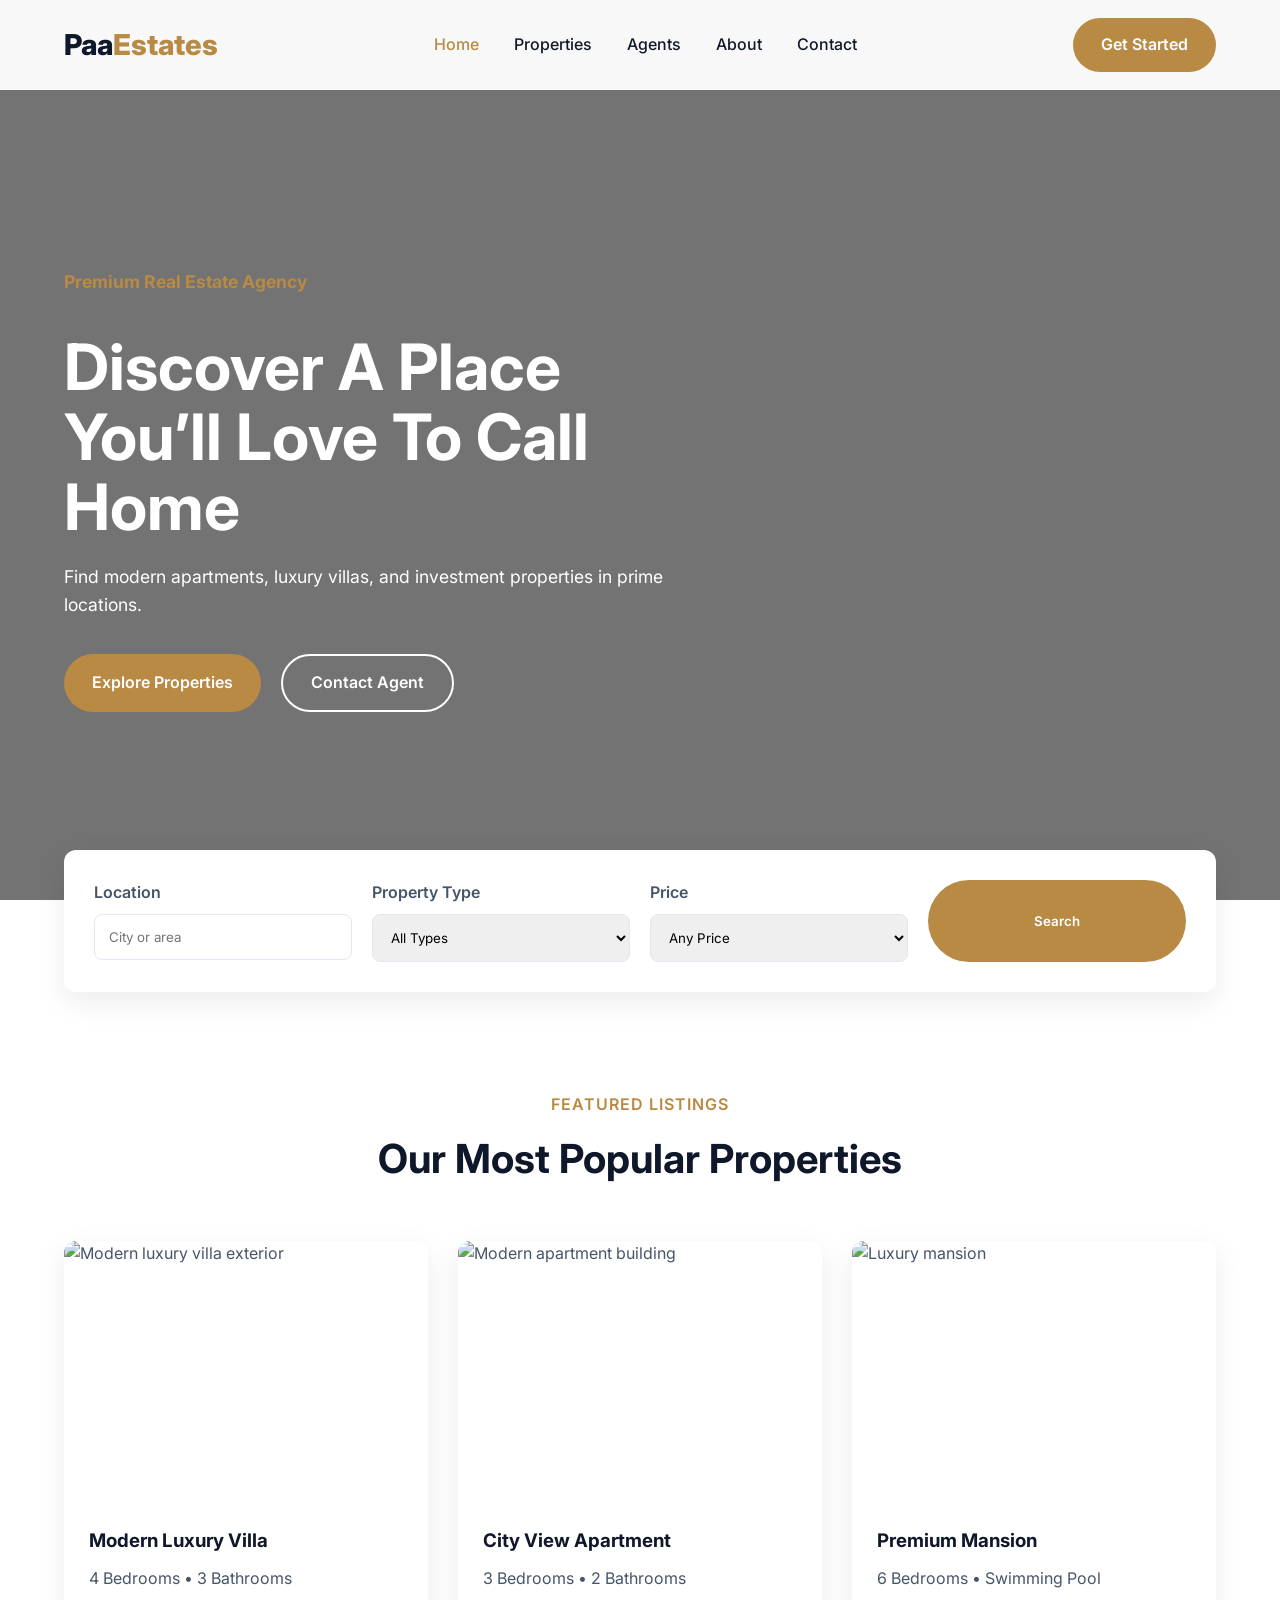
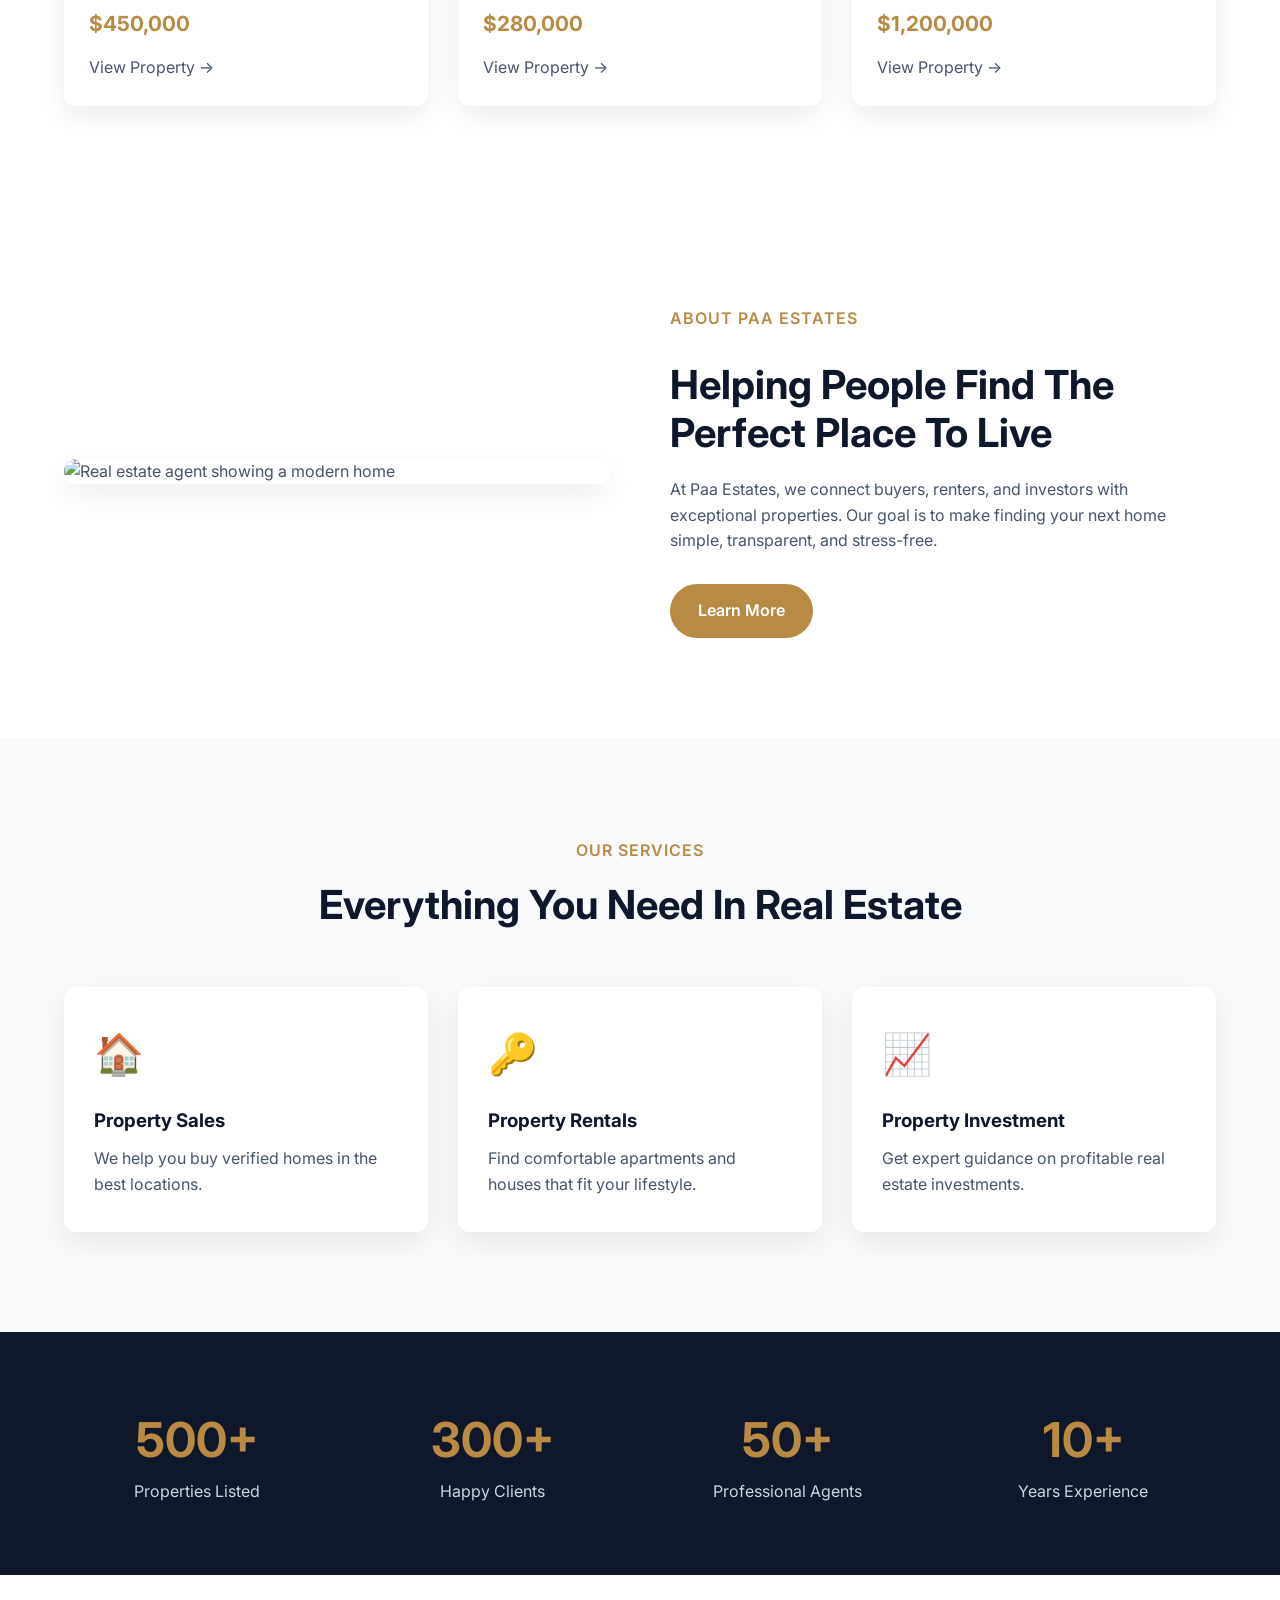
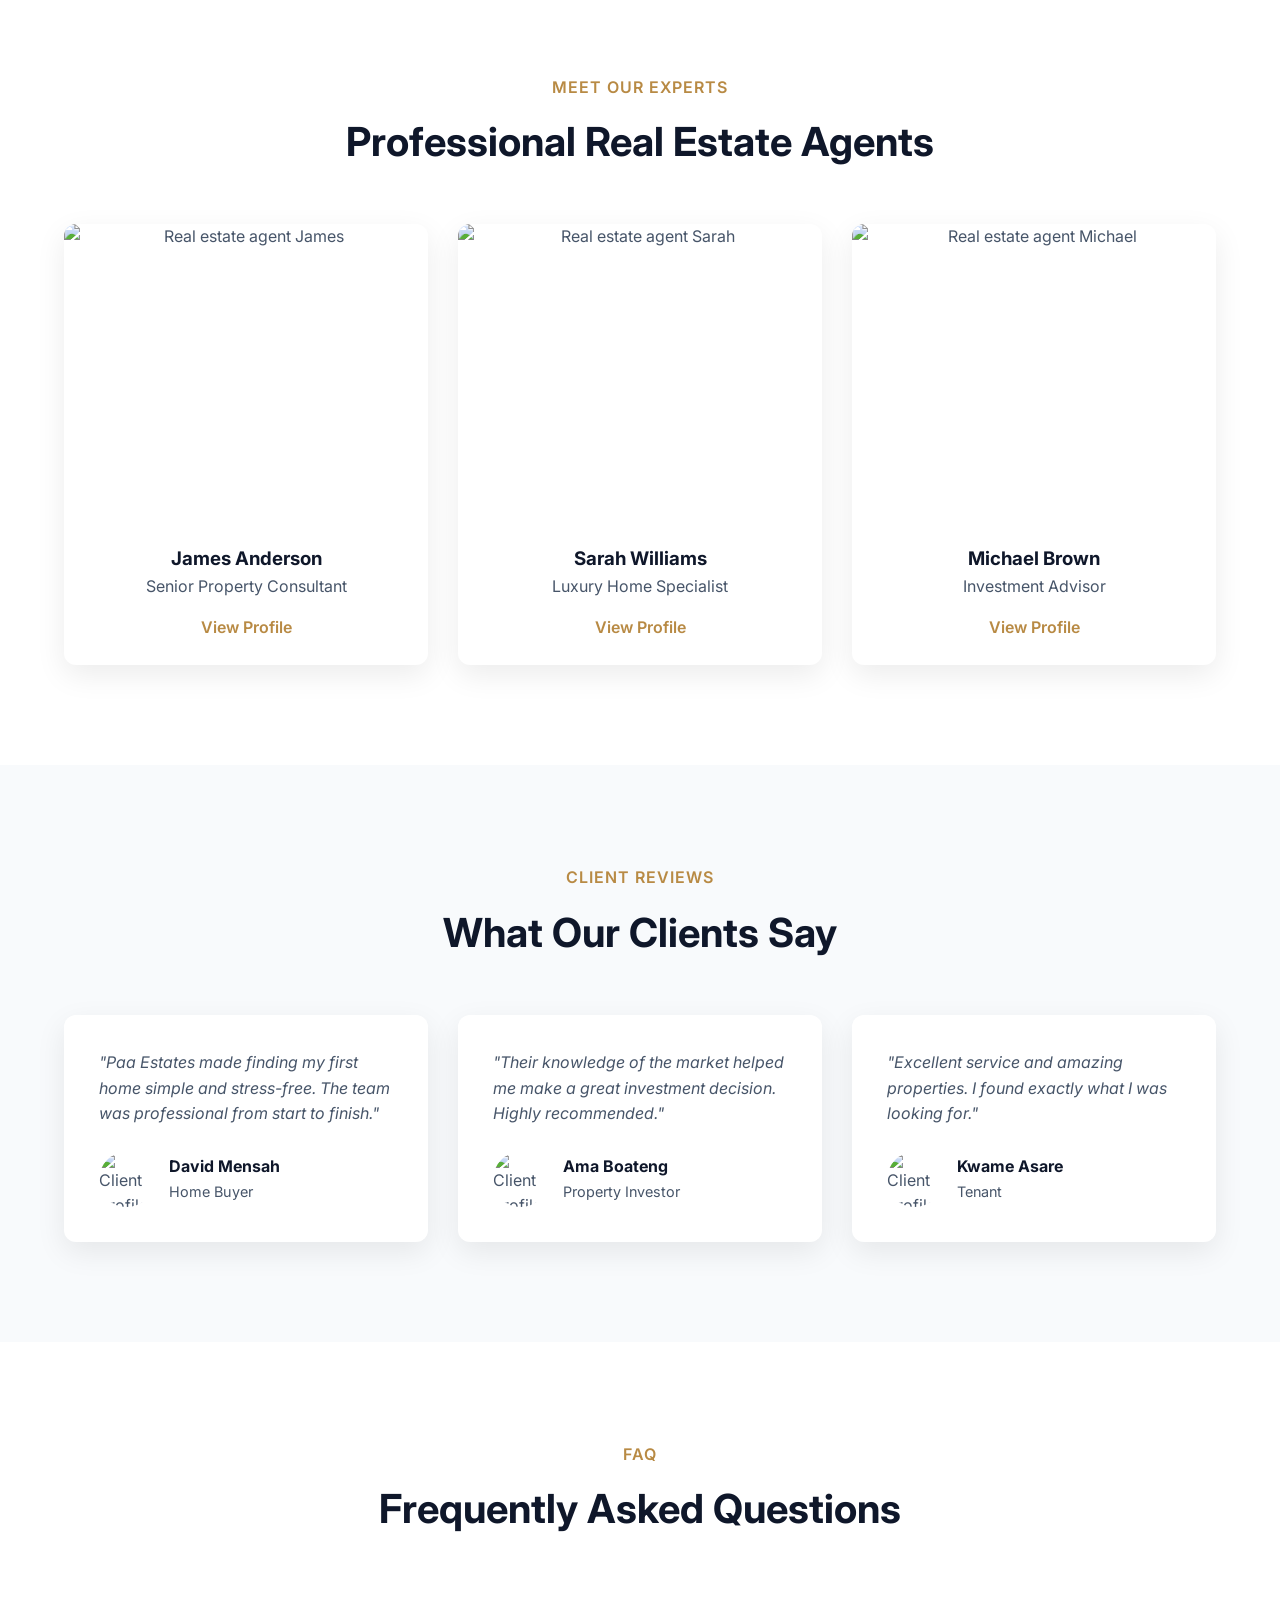
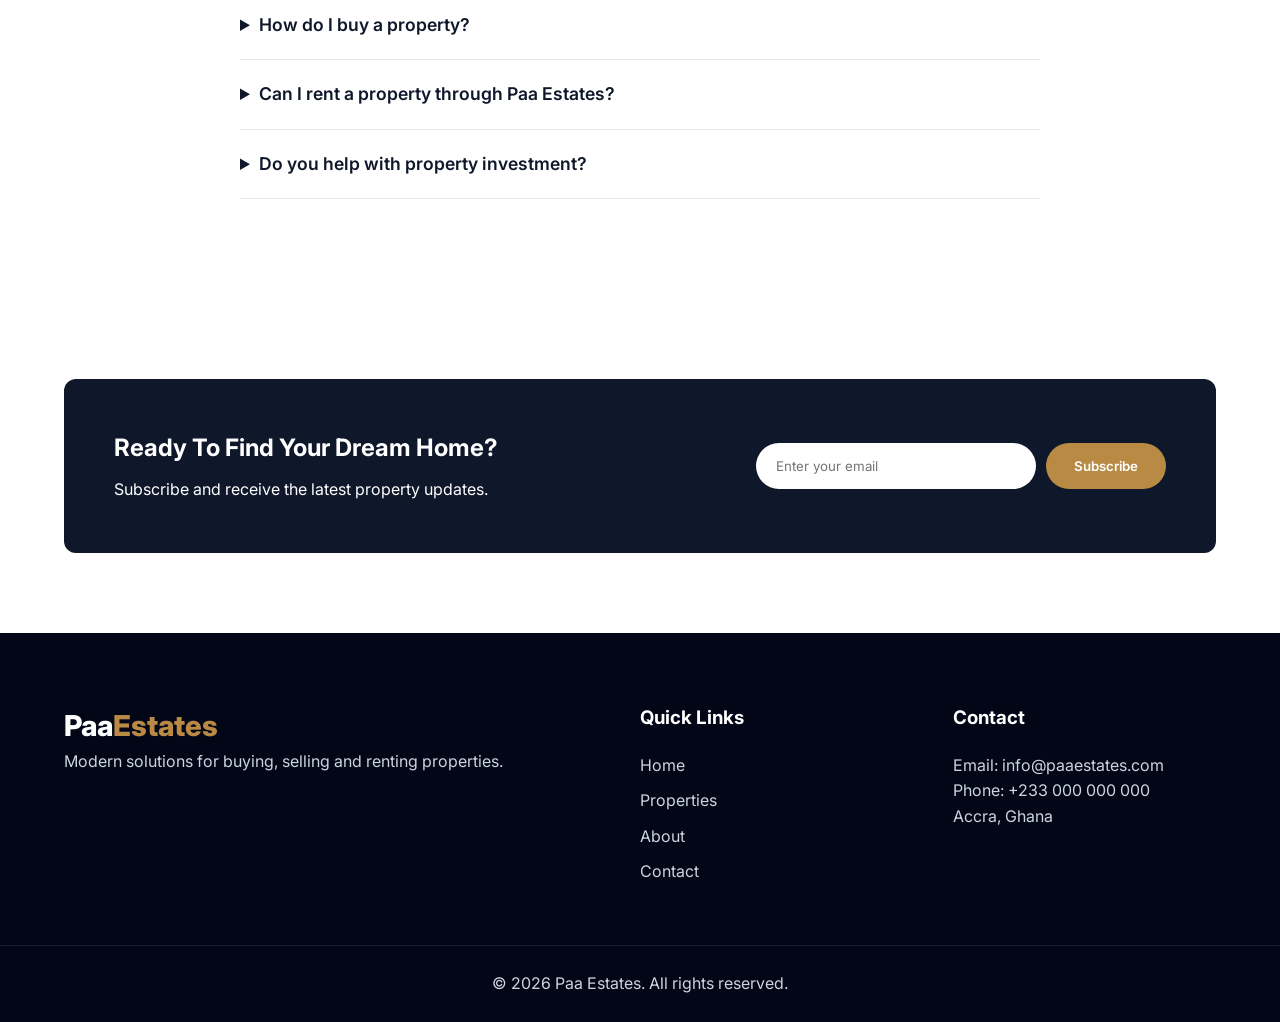
==== index.html @ 21d8df30 "Update index.html" ====
<!DOCTYPE html>
<html lang="en">

<head>

<meta charset="UTF-8">

<meta name="viewport" content="width=device-width, initial-scale=1.0">

<meta name="description" content="Paa Estates helps you find luxury homes, apartments and investment properties.">

<title>Paa Estates | Find Your Dream Home</title>


<!-- Google Fonts -->

<link rel="preconnect" href="https://fonts.googleapis.com">

<link rel="preconnect" href="https://fonts.gstatic.com" crossorigin>

<link href="https://fonts.googleapis.com/css2?family=Inter:wght@400;500;600;700;800&display=swap" rel="stylesheet">


<!-- Stylesheets -->

<link rel="stylesheet" href="css/style.css">

<link rel="stylesheet" href="css/responsive.css">

<link rel="stylesheet" href="css/animations.css">


</head>


<body>


<!-- HEADER -->

<header class="header">

<nav class="navbar container" aria-label="Main navigation">


<a href="index.html" class="logo">

Paa<span>Estates</span>

</a>



<button 
class="menu-toggle"
aria-label="Open menu"
aria-expanded="false">

<span></span>
<span></span>
<span></span>

</button>



<ul class="nav-links">

<li>
<a href="index.html" class="active">
Home
</a>
</li>


<li>
<a href="pages/properties.html">
Properties
</a>
</li>


<li>
<a href="pages/agents.html">
Agents
</a>
</li>


<li>
<a href="pages/about.html">
About
</a>
</li>


<li>
<a href="pages/contact.html">
Contact
</a>
</li>


</ul>



<a href="pages/contact.html" class="btn">

Get Started

</a>


</nav>

</header>



<main>


<!-- HERO SECTION -->


<section class="hero">


<div class="hero-content container">


<div class="hero-text">


<p class="hero-tag">

Premium Real Estate Agency

</p>


<h1>

Discover A Place
You’ll Love To Call Home

</h1>


<p>

Find modern apartments, luxury villas,
and investment properties in prime locations.

</p>



<div class="hero-actions">


<a href="pages/properties.html" class="btn">

Explore Properties

</a>


<a href="pages/contact.html" class="btn btn-outline">

Contact Agent

</a>


</div>


</div>


</div>


</section>





<!-- SEARCH -->


<section class="property-search">


<div class="container">


<form class="search-box">


<div>

<label for="location">

Location

</label>

<input 
id="location"
type="text"
placeholder="City or area">

</div>



<div>

<label for="type">

Property Type

</label>

<select id="type">

<option>
All Types
</option>

<option>
Apartment
</option>

<option>
Villa
</option>

<option>
House
</option>

<option>
Commercial
</option>


</select>

</div>




<div>

<label for="price">

Price

</label>

<select id="price">

<option>
Any Price
</option>

<option>
$50,000+
</option>

<option>
$200,000+
</option>

<option>
$500,000+
</option>


</select>


</div>



<button class="btn" type="submit">

Search

</button>


</form>


</div>


</section>





<!-- FEATURED PROPERTIES -->


<section class="featured section">


<div class="container">


<div class="section-heading">


<p>
Featured Listings
</p>


<h2>
Our Most Popular Properties
</h2>


</div>




<div class="property-grid">



<article class="property-card">


<img 
src="property-1.jpg"
alt="Modern luxury villa exterior">



<div class="property-info">


<h3>
Modern Luxury Villa
</h3>


<p>
4 Bedrooms • 3 Bathrooms
</p>


<strong>
$450,000
</strong>


<a href="pages/property-details.html">

View Property →

</a>


</div>


</article>





<article class="property-card">


<img 
src="property-2.jpg"
alt="Modern apartment building">



<div class="property-info">


<h3>
City View Apartment
</h3>


<p>
3 Bedrooms • 2 Bathrooms
</p>


<strong>
$280,000
</strong>


<a href="pages/property-details.html">

View Property →

</a>


</div>


</article>





<article class="property-card">


<img 
src="property-3.jpg"
alt="Luxury mansion">

<div class="property-info">


<h3>
Premium Mansion
</h3>


<p>
6 Bedrooms • Swimming Pool
</p>


<strong>
$1,200,000
</strong>


<a href="pages/property-details.html">

View Property →

</a>


</div>


</article>



</div>


</div>


</section>

<!-- ABOUT SECTION -->

<section class="about section">

<div class="container about-grid">


<div class="about-image">

<img 
src="about.jpg"
alt="Real estate agent showing a modern home">

</div>



<div class="about-content">


<p class="section-tag">
About Paa Estates
</p>


<h2>
Helping People Find The Perfect Place To Live
</h2>


<p>

At Paa Estates, we connect buyers, renters,
and investors with exceptional properties.
Our goal is to make finding your next home
simple, transparent, and stress-free.

</p>


<a href="pages/about.html" class="btn">

Learn More

</a>


</div>


</div>

</section>





<!-- SERVICES SECTION -->


<section class="services section">


<div class="container">


<div class="section-heading">


<p>
Our Services
</p>


<h2>
Everything You Need In Real Estate
</h2>


</div>




<div class="services-grid">



<article class="service-card">


<div class="service-icon">

🏠

</div>


<h3>
Property Sales
</h3>


<p>

We help you buy verified homes
in the best locations.

</p>


</article>





<article class="service-card">


<div class="service-icon">

🔑

</div>


<h3>
Property Rentals
</h3>


<p>

Find comfortable apartments
and houses that fit your lifestyle.

</p>


</article>





<article class="service-card">


<div class="service-icon">

📈

</div>


<h3>
Property Investment
</h3>


<p>

Get expert guidance on profitable
real estate investments.

</p>


</article>



</div>


</div>


</section>





<!-- STATS SECTION -->


<section class="stats">


<div class="container stats-grid">


<div class="stat">

<h3>
500+
</h3>

<p>
Properties Listed
</p>

</div>



<div class="stat">

<h3>
300+
</h3>

<p>
Happy Clients
</p>

</div>




<div class="stat">

<h3>
50+
</h3>

<p>
Professional Agents
</p>

</div>




<div class="stat">

<h3>
10+
</h3>

<p>
Years Experience
</p>

</div>



</div>


</section>





<!-- AGENTS SECTION -->


<section class="agents section">


<div class="container">


<div class="section-heading">


<p>
Meet Our Experts
</p>


<h2>
Professional Real Estate Agents
</h2>


</div>




<div class="agents-grid">



<article class="agent-card">


<img 
src="agent-1.jpg"
alt="Real estate agent James">


<h3>
James Anderson
</h3>


<p>
Senior Property Consultant
</p>


<a href="pages/agents.html">

View Profile

</a>


</article>





<article class="agent-card">


<img 
src="agent-2.jpg"
alt="Real estate agent Sarah">


<h3>
Sarah Williams
</h3>


<p>
Luxury Home Specialist
</p>


<a href="pages/agents.html">

View Profile

</a>


</article>




<article class="agent-card">


<img 
src="agent-3.jpg"
alt="Real estate agent Michael">


<h3>
Michael Brown
</h3>


<p>
Investment Advisor
</p>


<a href="pages/agents.html">

View Profile

</a>


</article>



</div>


</div>


</section>


<!-- TESTIMONIALS SECTION -->

<section class="testimonials section">

<div class="container">


<div class="section-heading">

<p>
Client Reviews
</p>

<h2>
What Our Clients Say
</h2>

</div>



<div class="testimonial-grid">


<article class="testimonial-card">

<p>

"Paa Estates made finding my first home
simple and stress-free. The team was
professional from start to finish."

</p>


<div class="client">

<img 
src="client-1.jpg"
alt="Client profile photo">


<div>

<h3>
David Mensah
</h3>

<span>
Home Buyer
</span>

</div>


</div>


</article>





<article class="testimonial-card">

<p>

"Their knowledge of the market helped
me make a great investment decision.
Highly recommended."

</p>


<div class="client">


<img 
src="client-2.jpg"
alt="Client profile photo">


<div>

<h3>
Ama Boateng
</h3>

<span>
Property Investor
</span>

</div>


</div>


</article>





<article class="testimonial-card">

<p>

"Excellent service and amazing properties.
I found exactly what I was looking for."

</p>


<div class="client">


<img 
src="client-3.jpg"
alt="Client profile photo">


<div>

<h3>
Kwame Asare
</h3>

<span>
Tenant
</span>

</div>


</div>


</article>



</div>


</div>

</section>





<!-- FAQ SECTION -->


<section class="faq section">


<div class="container">


<div class="section-heading">


<p>
FAQ
</p>


<h2>
Frequently Asked Questions
</h2>


</div>




<div class="faq-container">



<details>

<summary>
How do I buy a property?
</summary>

<p>

Contact our agents and we will guide
you through property selection,
inspection, and purchase.

</p>

</details>





<details>

<summary>
Can I rent a property through Paa Estates?
</summary>


<p>

Yes. We offer verified rental properties
for individuals and families.

</p>

</details>





<details>

<summary>
Do you help with property investment?
</summary>


<p>

Our experts help investors identify
profitable real estate opportunities.

</p>

</details>



</div>


</div>


</section>





<!-- NEWSLETTER CTA -->


<section class="newsletter">


<div class="container newsletter-box">


<div>


<h2>
Ready To Find Your Dream Home?
</h2>


<p>
Subscribe and receive the latest
property updates.
</p>


</div>




<form class="newsletter-form">


<label class="sr-only" for="email">

Email Address

</label>


<input 
id="email"
type="email"
placeholder="Enter your email">


<button class="btn">

Subscribe

</button>


</form>


</div>


</section>





<!-- FOOTER -->


<footer class="footer">


<div class="container footer-grid">


<div>


<a href="index.html" class="logo">

Paa<span>Estates</span>

</a>


<p>

Modern solutions for buying,
selling and renting properties.

</p>


</div>





<div>

<h3>
Quick Links
</h3>


<ul>

<li>
<a href="index.html">
Home
</a>
</li>


<li>
<a href="pages/properties.html">
Properties
</a>
</li>


<li>
<a href="pages/about.html">
About
</a>
</li>


<li>
<a href="pages/contact.html">
Contact
</a>
</li>


</ul>

</div>





<div>

<h3>
Contact
</h3>


<p>
Email: info@paaestates.com
</p>


<p>
Phone: +233 000 000 000
</p>


<p>
Accra, Ghana
</p>


</div>



</div>




<div class="footer-bottom">


<p>

© 2026 Paa Estates. All rights reserved.

</p>


</div>


</footer>





<!-- JAVASCRIPT -->


<script src="js/main.js"></script>


</body>

</html>
---- css/style.css ----
/* ===================================
   PAA ESTATES - MAIN STYLESHEET
   =================================== */


/* ---------- ROOT VARIABLES ---------- */

:root {

    --primary-color: #b88a44;
    --secondary-color: #111827;
    --dark-color: #0f172a;
    --text-color: #475569;
    --light-color: #f8fafc;
    --white: #ffffff;
    --border-color: #e2e8f0;

    --container-width: 1200px;

    --radius: 12px;

    --shadow:
    0 10px 30px rgba(0,0,0,0.08);

    --transition: 0.3s ease;

}



/* ---------- RESET ---------- */


* {

    margin: 0;
    padding: 0;
    box-sizing: border-box;

}



html {

    scroll-behavior: smooth;

}



body {

    font-family: "Inter", sans-serif;
    color: var(--text-color);
    background: var(--white);
    line-height: 1.6;

}



img {

    max-width: 100%;
    display: block;

}



a {

    text-decoration: none;
    color: inherit;

}



ul {

    list-style: none;

}



button,
input,
select {

    font-family: inherit;

}




/* ---------- GENERAL ---------- */


.container {

    width: min(90%, var(--container-width));
    margin-inline: auto;

}



.section {

    padding: 100px 0;

}



.section-heading {

    text-align: center;
    margin-bottom: 50px;

}



.section-heading p,
.section-tag {

    color: var(--primary-color);
    font-weight: 600;
    text-transform: uppercase;
    letter-spacing: 1px;

}



.section-heading h2 {

    font-size: 2.5rem;
    color: var(--dark-color);
    margin-top: 10px;

}





/* ---------- BUTTONS ---------- */


.btn {

    display: inline-flex;
    align-items: center;
    justify-content: center;

    background: var(--primary-color);
    color: var(--white);

    padding: 14px 28px;

    border-radius: 50px;

    font-weight: 600;

    border: none;

    cursor: pointer;

    transition: var(--transition);

}



.btn:hover {

    transform: translateY(-3px);

    opacity: .9;

}



.btn-outline {

    background: transparent;

    border: 2px solid var(--white);

}





/* ---------- HEADER ---------- */


.header {

    position: fixed;

    top: 0;
    left: 0;

    width: 100%;

    background: rgba(255,255,255,.95);

    backdrop-filter: blur(10px);

    z-index: 1000;

}



.navbar {

    height: 90px;

    display: flex;

    align-items: center;

    justify-content: space-between;

}



.logo {

    font-size: 1.8rem;

    font-weight: 800;

    color: var(--dark-color);

}



.logo span {

    color: var(--primary-color);

}



.nav-links {

    display: flex;

    gap: 35px;

}



.nav-links a {

    font-weight: 500;

    color: var(--secondary-color);

    transition: var(--transition);

}



.nav-links a:hover,
.nav-links .active {

    color: var(--primary-color);

}



.menu-toggle {

    display: none;

    background: none;

    border: none;

    cursor: pointer;

}





/* ---------- HERO ---------- */


.hero {

    min-height: 100vh;

    display: flex;

    align-items: center;

    background:

    linear-gradient(
    rgba(0,0,0,.55),
    rgba(0,0,0,.55)
    ),

    url("../images/hero.jpg");

    background-size: cover;

    background-position: center;

    color: var(--white);

}



.hero-content {

    padding-top: 80px;

}



.hero-text {

    max-width: 650px;

}



.hero-tag {

    color: var(--primary-color);

    font-weight: 700;

}



.hero h1 {

    font-size: clamp(2.5rem,5vw,4.5rem);

    line-height: 1.1;

    margin: 20px 0;

}



.hero p {

    font-size: 1.1rem;

    margin-bottom: 35px;

}



.hero-actions {

    display: flex;

    gap: 20px;

}





/* ---------- SEARCH BOX ---------- */


.property-search {

    margin-top: -50px;

    position: relative;

    z-index: 10;

}



.search-box {

    background: var(--white);

    padding: 30px;

    border-radius: var(--radius);

    box-shadow: var(--shadow);

    display: grid;

    grid-template-columns: repeat(4,1fr);

    gap: 20px;

}



.search-box label {

    display: block;

    font-weight: 600;

    margin-bottom: 8px;

}



.search-box input,
.search-box select {

    width: 100%;

    padding: 14px;

    border: 1px solid var(--border-color);

    border-radius: 8px;

}





/* ---------- PROPERTY CARDS ---------- */


.property-grid {

    display: grid;

    grid-template-columns: repeat(3,1fr);

    gap: 30px;

}



.property-card {

    background: var(--white);

    border-radius: var(--radius);

    overflow: hidden;

    box-shadow: var(--shadow);

    transition: var(--transition);

}



.property-card:hover {

    transform: translateY(-8px);

}



.property-card img {

    height: 260px;

    width: 100%;

    object-fit: cover;

}



.property-info {

    padding: 25px;

}



.property-info h3 {

    color: var(--dark-color);

    margin-bottom: 10px;

}



.property-info strong {

    display: block;

    color: var(--primary-color);

    font-size: 1.3rem;

    margin: 15px 0;

}


/* ---------- ABOUT SECTION ---------- */


.about-grid {

    display: grid;

    grid-template-columns: repeat(2,1fr);

    gap: 60px;

    align-items: center;

}



.about-image img {

    border-radius: var(--radius);

    box-shadow: var(--shadow);

}



.about-content h2 {

    color: var(--dark-color);

    font-size: 2.5rem;

    line-height: 1.2;

    margin: 15px 0 20px;

}



.about-content p {

    margin-bottom: 30px;

}





/* ---------- SERVICES ---------- */


.services {

    background: var(--light-color);

}



.services-grid {

    display: grid;

    grid-template-columns: repeat(3,1fr);

    gap: 30px;

}



.service-card {

    background: var(--white);

    padding: 35px 30px;

    border-radius: var(--radius);

    box-shadow: var(--shadow);

    transition: var(--transition);

}



.service-card:hover {

    transform: translateY(-8px);

}



.service-icon {

    font-size: 2.5rem;

    margin-bottom: 20px;

}



.service-card h3 {

    color: var(--dark-color);

    margin-bottom: 10px;

}





/* ---------- STATISTICS ---------- */


.stats {

    background: var(--dark-color);

    padding: 70px 0;

    color: var(--white);

}



.stats-grid {

    display: grid;

    grid-template-columns: repeat(4,1fr);

    text-align: center;

    gap: 30px;

}



.stat h3 {

    font-size: 3rem;

    color: var(--primary-color);

}



.stat p {

    color: #cbd5e1;

}





/* ---------- AGENTS ---------- */


.agents-grid {

    display: grid;

    grid-template-columns: repeat(3,1fr);

    gap: 30px;

}



.agent-card {

    text-align: center;

    background: var(--white);

    border-radius: var(--radius);

    overflow: hidden;

    box-shadow: var(--shadow);

    padding-bottom: 25px;

}



.agent-card img {

    width: 100%;

    height: 300px;

    object-fit: cover;

}



.agent-card h3 {

    color: var(--dark-color);

    margin-top: 20px;

}



.agent-card p {

    margin-bottom: 15px;

}



.agent-card a {

    color: var(--primary-color);

    font-weight: 600;

}





/* ---------- TESTIMONIALS ---------- */


.testimonials {

    background: var(--light-color);

}



.testimonial-grid {

    display: grid;

    grid-template-columns: repeat(3,1fr);

    gap: 30px;

}



.testimonial-card {

    background: var(--white);

    padding: 35px;

    border-radius: var(--radius);

    box-shadow: var(--shadow);

}



.testimonial-card > p {

    font-style: italic;

    margin-bottom: 25px;

}



.client {

    display: flex;

    align-items: center;

    gap: 15px;

}



.client img {

    width: 55px;

    height: 55px;

    border-radius: 50%;

    object-fit: cover;

}



.client h3 {

    color: var(--dark-color);

    font-size: 1rem;

}



.client span {

    font-size: .9rem;

}





/* ---------- FAQ ---------- */


.faq-container {

    max-width: 800px;

    margin: auto;

}



.faq details {

    border-bottom: 1px solid var(--border-color);

    padding: 20px 0;

}



.faq summary {

    cursor: pointer;

    font-weight: 600;

    color: var(--dark-color);

    font-size: 1.1rem;

}





/* ---------- NEWSLETTER ---------- */


.newsletter {

    padding: 80px 0;

}



.newsletter-box {

    background: var(--dark-color);

    color: var(--white);

    padding: 50px;

    border-radius: var(--radius);

    display: flex;

    justify-content: space-between;

    align-items: center;

    gap: 30px;

}



.newsletter-box h2 {

    margin-bottom: 10px;

}



.newsletter-form {

    display: flex;

    gap: 10px;

}



.newsletter-form input {

    padding: 15px 20px;

    border-radius: 50px;

    border: none;

    min-width: 280px;

}





/* ---------- FOOTER ---------- */


.footer {

    background: #020617;

    color: #cbd5e1;

    padding-top: 70px;

}



.footer-grid {

    display: grid;

    grid-template-columns: 2fr 1fr 1fr;

    gap: 50px;

}



.footer .logo {

    color: var(--white);

}



.footer h3 {

    color: var(--white);

    margin-bottom: 20px;

}



.footer li {

    margin-bottom: 10px;

}



.footer a:hover {

    color: var(--primary-color);

}



.footer-bottom {

    margin-top: 50px;

    padding: 25px 0;

    text-align: center;

    border-top: 1px solid rgba(255,255,255,.1);

}





/* ---------- ACCESSIBILITY ---------- */


.sr-only {

    position: absolute;

    width: 1px;

    height: 1px;

    padding: 0;

    margin: -1px;

    overflow: hidden;

    clip: rect(0,0,0,0);

    white-space: nowrap;

    border: 0;

}
/* ===================================
   INNER PAGES STYLES
   =================================== */


/* ---------- PAGE HERO ---------- */


.page-hero {

    min-height: 45vh;

    display: flex;

    align-items: center;

    justify-content: center;

    text-align: center;

    background:

    linear-gradient(
    rgba(15,23,42,.75),
    rgba(15,23,42,.75)
    ),

    url("../images/page-hero.jpg");

    background-size: cover;

    background-position: center;

    color: var(--white);

    padding-top: 90px;

}



.page-hero h1 {

    font-size: clamp(2.5rem,5vw,3.8rem);

    margin-bottom: 15px;

}





/* ---------- PROPERTY DETAILS ---------- */


.property-details-grid {

    display: grid;

    grid-template-columns: 1.3fr 1fr;

    gap: 50px;

    align-items: start;

}




.property-gallery > img {

    width: 100%;

    height: 450px;

    object-fit: cover;

    border-radius: var(--radius);

}



.gallery-grid {

    display: grid;

    grid-template-columns: repeat(3,1fr);

    gap: 15px;

    margin-top: 15px;

}



.gallery-grid img {

    height: 120px;

    width: 100%;

    object-fit: cover;

    border-radius: 10px;

}





.property-summary h2 {

    color: var(--dark-color);

    font-size: 2rem;

}



.property-summary h3 {

    color: var(--primary-color);

    font-size: 2rem;

    margin: 15px 0;

}



.property-features {

    display: grid;

    grid-template-columns: repeat(4,1fr);

    gap: 15px;

    margin: 30px 0;

}



.property-features div {

    background: var(--light-color);

    padding: 20px;

    border-radius: 10px;

    text-align: center;

}



.property-features strong {

    display: block;

    font-size: 1.5rem;

    color: var(--dark-color);

}





/* ---------- CONTACT FORM ---------- */


.contact-form {

    background: var(--white);

    padding: 35px;

    border-radius: var(--radius);

    box-shadow: var(--shadow);

}



.contact-form div {

    margin-bottom: 20px;

}



.contact-form label {

    display: block;

    margin-bottom: 8px;

    font-weight: 600;

}



.contact-form input,
.contact-form textarea {

    width: 100%;

    padding: 15px;

    border: 1px solid var(--border-color);

    border-radius: 8px;

    outline: none;

}



.contact-form input:focus,
.contact-form textarea:focus {

    border-color: var(--primary-color);

}





/* ---------- CONTACT INFO ---------- */


.contact-info {

    margin-top: 30px;

}



.contact-info p {

    margin-bottom: 15px;

    font-weight: 500;

}





/* ---------- MAP ---------- */


.map-section {

    padding-bottom: 80px;

}



.map-placeholder {

    height: 350px;

    background: var(--light-color);

    display: flex;

    justify-content: center;

    align-items: center;

    border-radius: var(--radius);

    color: var(--text-color);

    font-weight: 600;

}





/* ---------- AGENT BUTTONS ---------- */


.agent-card .btn {

    margin-top: 15px;

    padding: 10px 22px;

    font-size: .9rem;

}





/* ---------- MOBILE INNER PAGES ---------- */


@media(max-width:768px){


    .property-details-grid {

        grid-template-columns: 1fr;

    }



    .property-gallery > img {

        height: 300px;

    }



    .gallery-grid {

        grid-template-columns: repeat(2,1fr);

    }



    .property-features {

        grid-template-columns: repeat(2,1fr);

    }


}
---- css/responsive.css ----
/* ===================================
   PAA ESTATES - RESPONSIVE STYLES
   =================================== */


/* ---------- TABLETS ---------- */


@media (max-width: 1024px) {


    .nav-links {

        gap: 20px;

    }


    .search-box {

        grid-template-columns: repeat(2,1fr);

    }



    .property-grid,
    .services-grid,
    .agents-grid,
    .testimonial-grid {

        grid-template-columns: repeat(2,1fr);

    }



    .stats-grid {

        grid-template-columns: repeat(2,1fr);

    }



    .about-grid {

        gap: 40px;

    }



    .newsletter-box {

        flex-direction: column;

        text-align: center;

    }


    .footer-grid {

        grid-template-columns: repeat(2,1fr);

    }


}





/* ---------- MOBILE DEVICES ---------- */


@media (max-width: 768px) {



    .section {

        padding: 70px 0;

    }



    .section-heading h2 {

        font-size: 2rem;

    }





    /* NAVIGATION */


    .navbar {

        height: 75px;

    }



    .menu-toggle {

        display: flex;

        flex-direction: column;

        gap: 5px;

    }



    .menu-toggle span {

        width: 28px;

        height: 3px;

        background: var(--dark-color);

        border-radius: 5px;

    }




    .nav-links {

        position: absolute;

        top: 75px;

        left: 0;

        width: 100%;

        background: var(--white);

        flex-direction: column;

        align-items: center;

        padding: 30px 0;

        gap: 25px;

        transform: translateY(-120%);

        transition: .3s ease;

        box-shadow: var(--shadow);

    }



    .nav-links.active {

        transform: translateY(0);

    }



    .navbar > .btn {

        display: none;

    }





    /* HERO */


    .hero {

        min-height: 90vh;

    }



    .hero h1 {

        font-size: 2.5rem;

    }



    .hero-actions {

        flex-direction: column;

        align-items: flex-start;

    }



    .btn {

        width: fit-content;

    }





    /* SEARCH */


    .property-search {

        margin-top: -30px;

    }



    .search-box {

        grid-template-columns: 1fr;

        padding: 20px;

    }





    /* GRIDS */


    .property-grid,
    .services-grid,
    .agents-grid,
    .testimonial-grid,
    .stats-grid,
    .footer-grid,
    .about-grid {

        grid-template-columns: 1fr;

    }





    /* ABOUT */


    .about-content h2 {

        font-size: 2rem;

    }




    /* STATS */


    .stat h3 {

        font-size: 2.3rem;

    }





    /* NEWSLETTER */


    .newsletter-box {

        padding: 35px 20px;

    }



    .newsletter-form {

        flex-direction: column;

        width: 100%;

    }



    .newsletter-form input {

        width: 100%;

        min-width: unset;

    }



}





/* ---------- SMALL PHONES ---------- */


@media (max-width: 400px) {



    .container {

        width: 92%;

    }



    .hero h1 {

        font-size: 2rem;

    }



    .property-card img {

        height: 220px;

    }



}
---- css/animations.css ----
/* ===================================
   PAA ESTATES - ANIMATIONS
   =================================== */


/* ---------- FADE IN ---------- */


.fade-in {

    animation: fadeIn 1s ease forwards;

}



@keyframes fadeIn {

    from {

        opacity: 0;

        transform: translateY(30px);

    }


    to {

        opacity: 1;

        transform: translateY(0);

    }

}





/* ---------- SLIDE FROM LEFT ---------- */


.slide-left {

    animation: slideLeft 1s ease forwards;

}



@keyframes slideLeft {


    from {

        opacity: 0;

        transform: translateX(-50px);

    }


    to {

        opacity: 1;

        transform: translateX(0);

    }


}





/* ---------- SLIDE FROM RIGHT ---------- */


.slide-right {


    animation: slideRight 1s ease forwards;


}



@keyframes slideRight {


    from {

        opacity: 0;

        transform: translateX(50px);

    }


    to {

        opacity: 1;

        transform: translateX(0);

    }


}





/* ---------- SCALE EFFECT ---------- */


.scale-up {


    animation: scaleUp .8s ease forwards;


}



@keyframes scaleUp {


    from {

        opacity: 0;

        transform: scale(.9);

    }


    to {

        opacity: 1;

        transform: scale(1);

    }


}





/* ---------- BUTTON ANIMATION ---------- */


.btn {

    position: relative;

    overflow: hidden;

}



.btn::before {


    content: "";

    position: absolute;

    top: 0;

    left: -100%;

    width: 100%;

    height: 100%;

    background: rgba(255,255,255,.2);

    transition: .4s ease;


}



.btn:hover::before {


    left: 100%;


}





/* ---------- PROPERTY CARD HOVER ---------- */


.property-card,
.service-card,
.agent-card,
.testimonial-card {


    transition: transform .35s ease,
                box-shadow .35s ease;


}



.property-card:hover,
.service-card:hover,
.agent-card:hover,
.testimonial-card:hover {


    box-shadow:

    0 20px 40px rgba(0,0,0,.12);


}





/* ---------- IMAGE ZOOM ---------- */


.property-card img,
.agent-card img {


    transition: transform .5s ease;


}



.property-card:hover img,
.agent-card:hover img {


    transform: scale(1.05);


}





/* ---------- NAV LINK EFFECT ---------- */


.nav-links a {


    position: relative;


}



.nav-links a::after {


    content: "";

    position: absolute;

    left: 0;

    bottom: -5px;

    width: 0;

    height: 2px;

    background: var(--primary-color);

    transition: .3s ease;


}



.nav-links a:hover::after {


    width: 100%;


}





/* ---------- FLOATING EFFECT ---------- */


.hero-content {


    animation: heroFloat 1.2s ease;


}



@keyframes heroFloat {


    from {

        opacity: 0;

        transform: translateY(40px);

    }


    to {

        opacity: 1;

        transform: translateY(0);

    }


}





/* ---------- REDUCED MOTION SUPPORT ---------- */


@media (prefers-reduced-motion: reduce) {


    *,
    *::before,
    *::after {


        animation-duration: .01ms !important;

        animation-iteration-count: 1 !important;

        transition-duration: .01ms !important;


    }


}
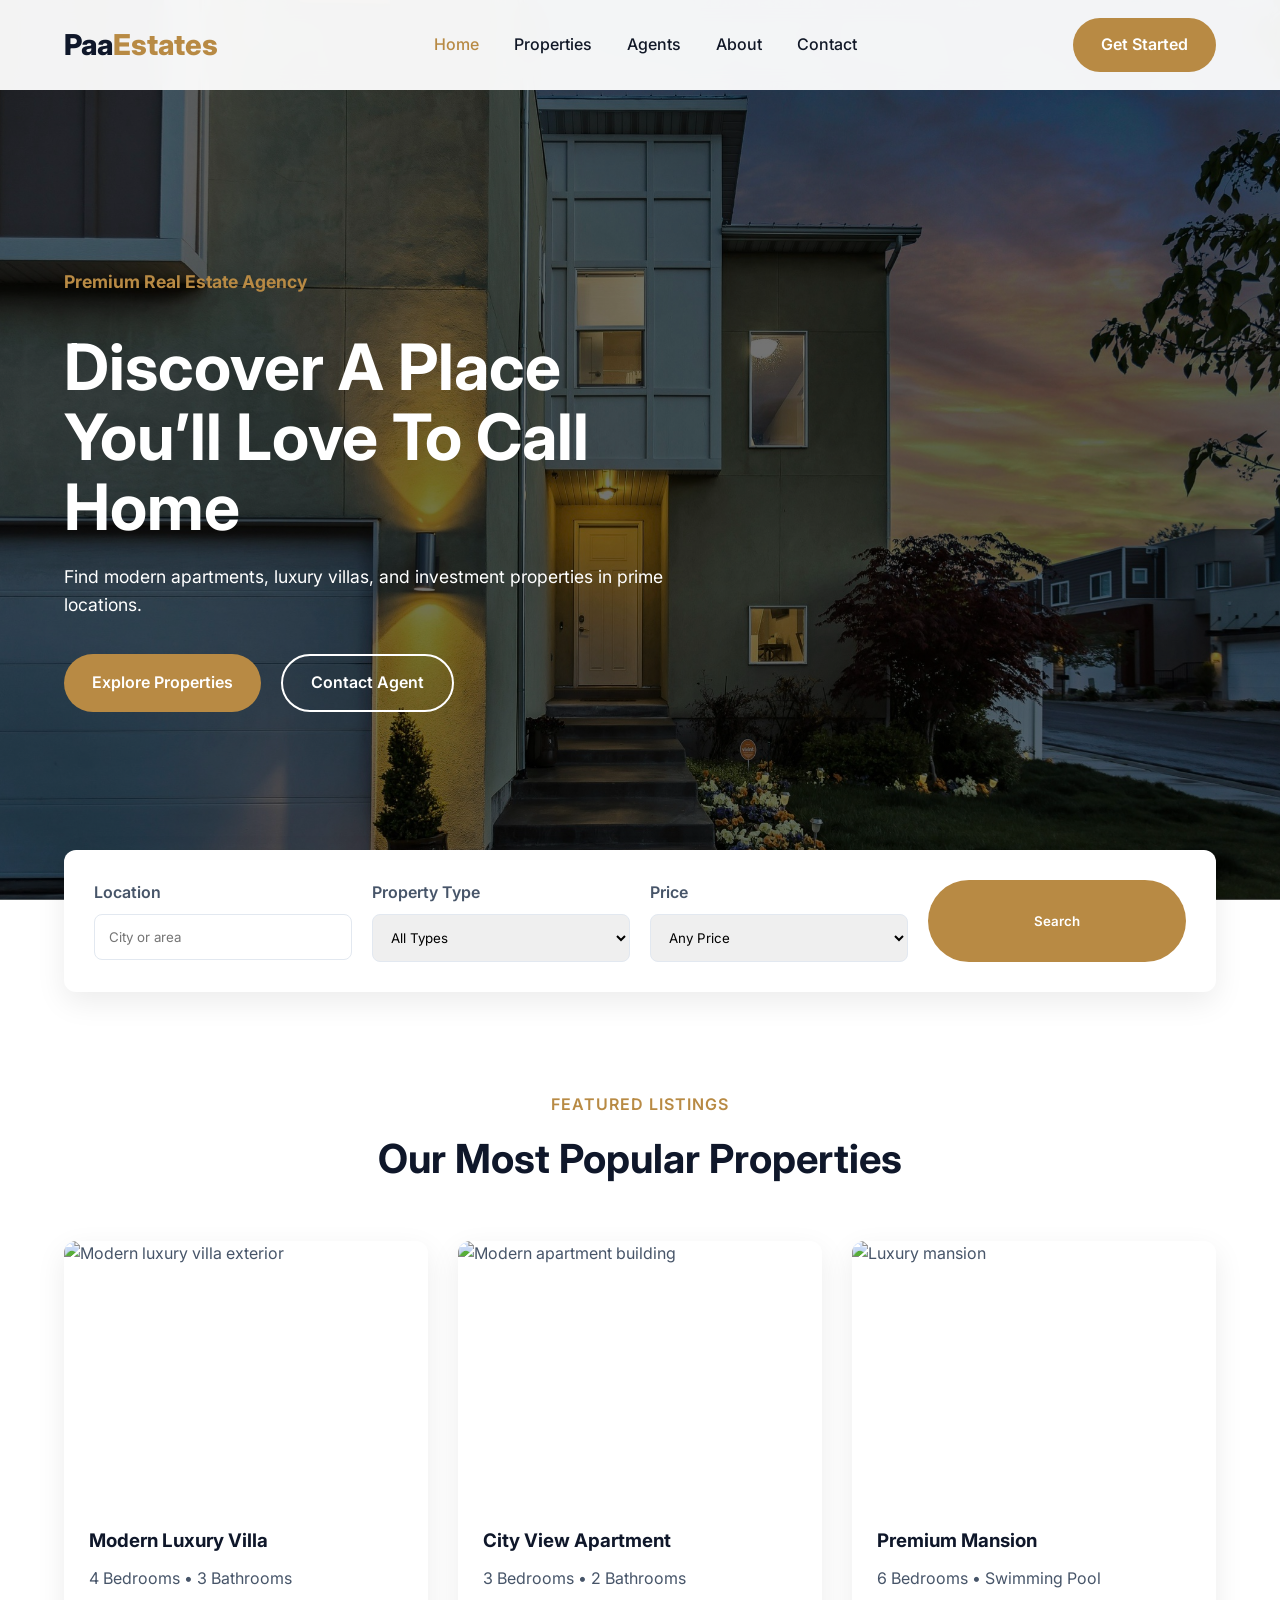
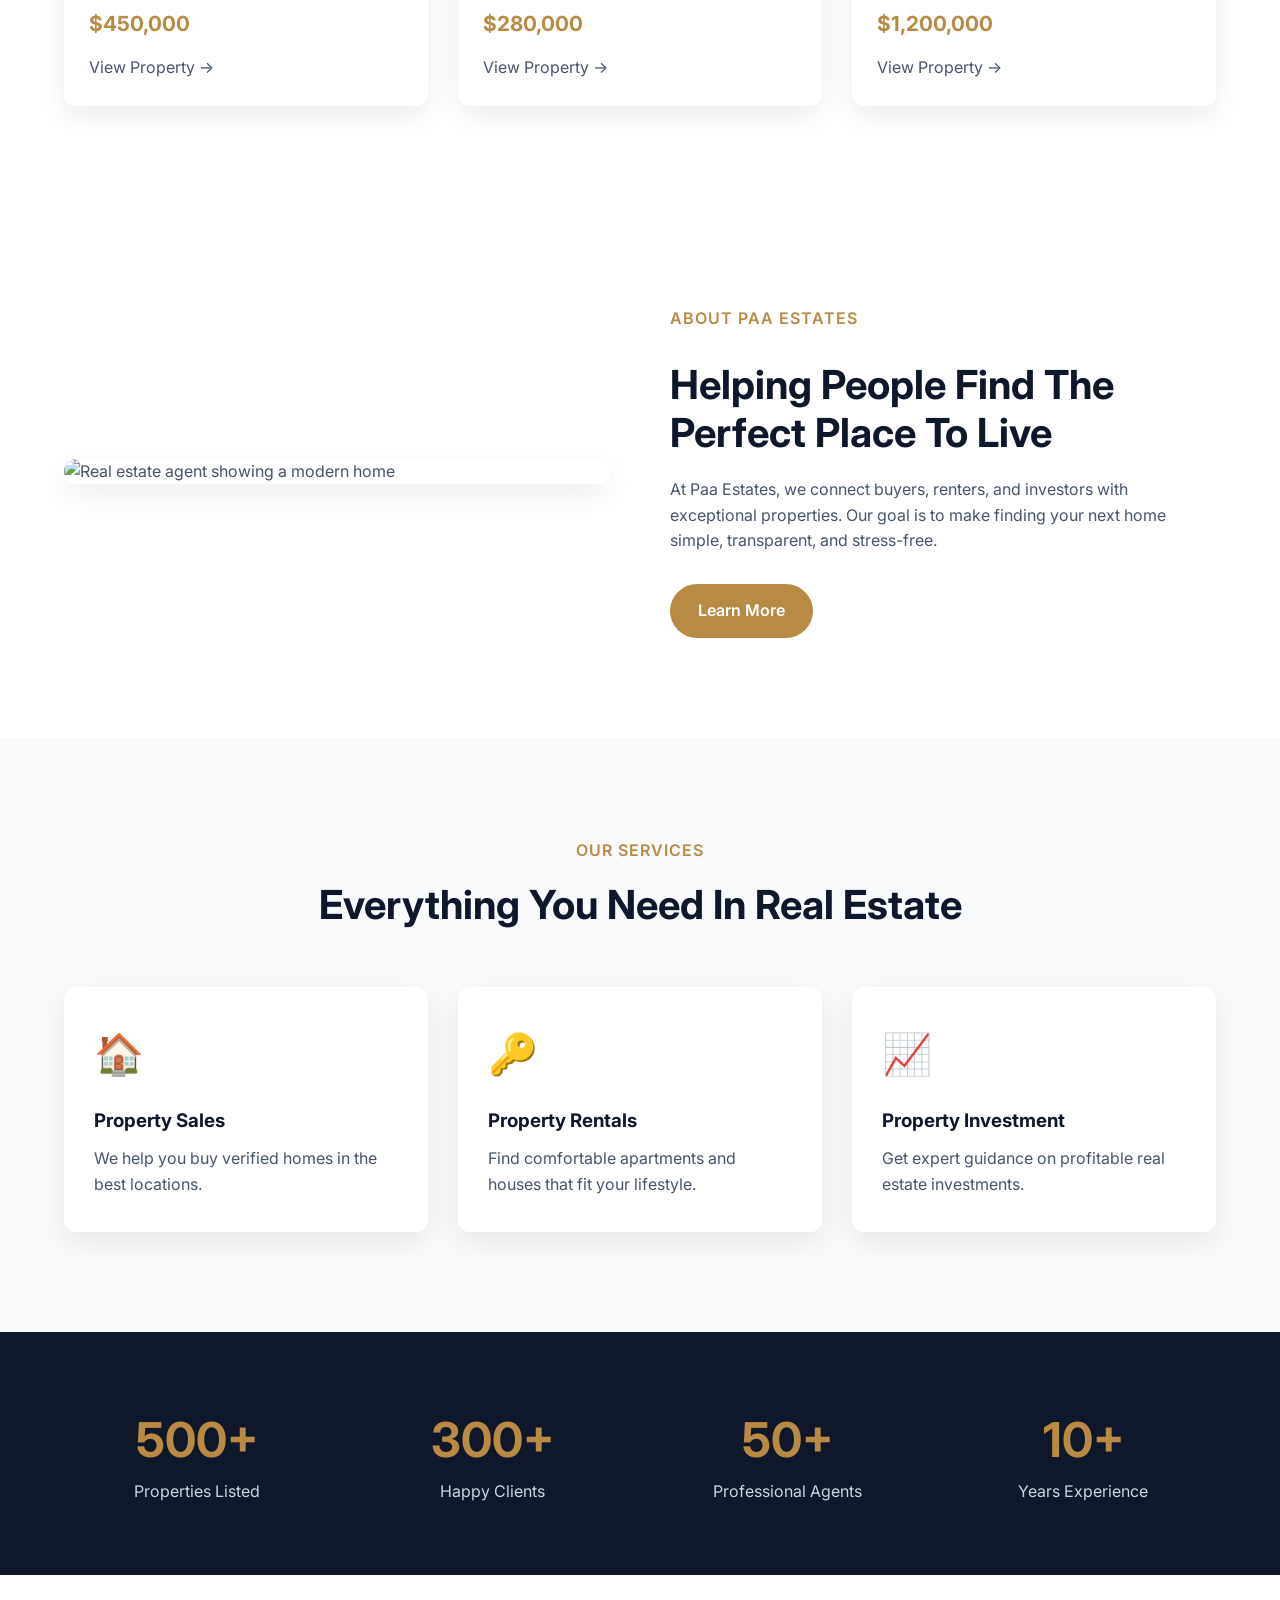
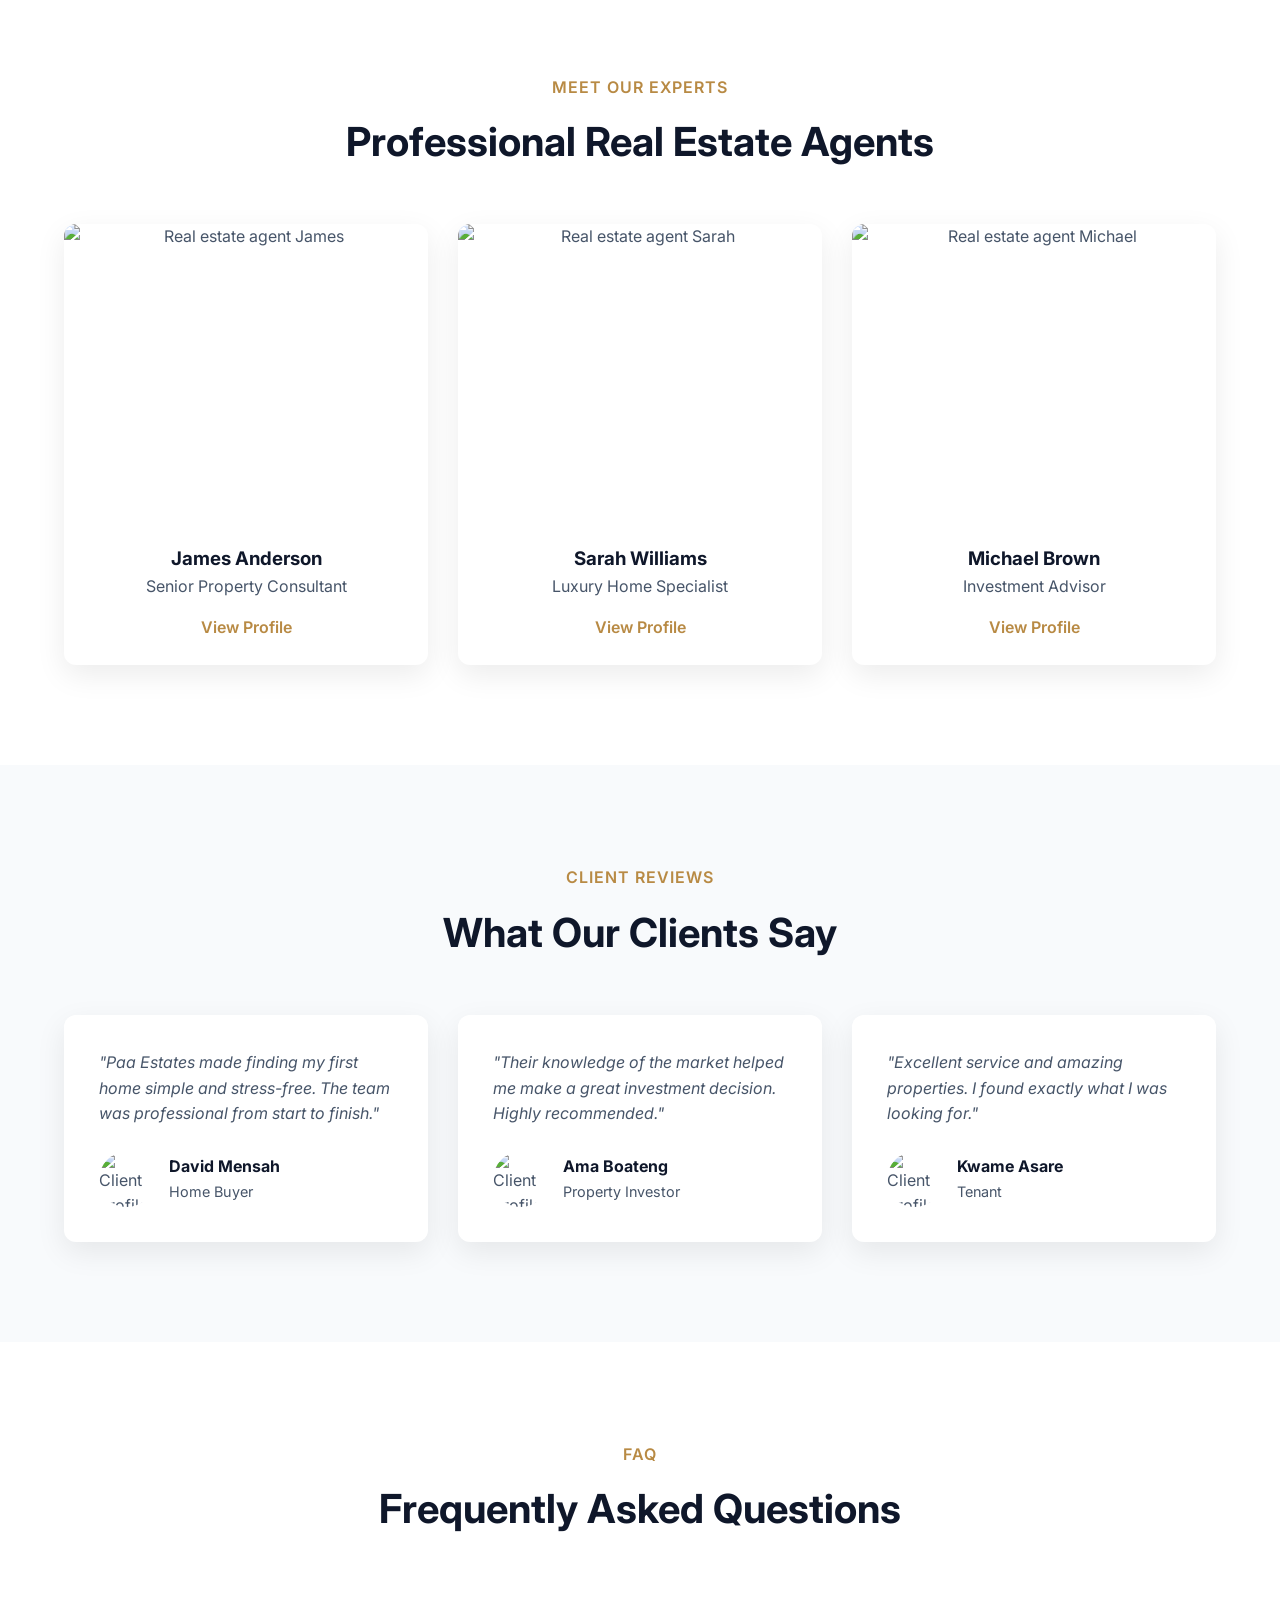
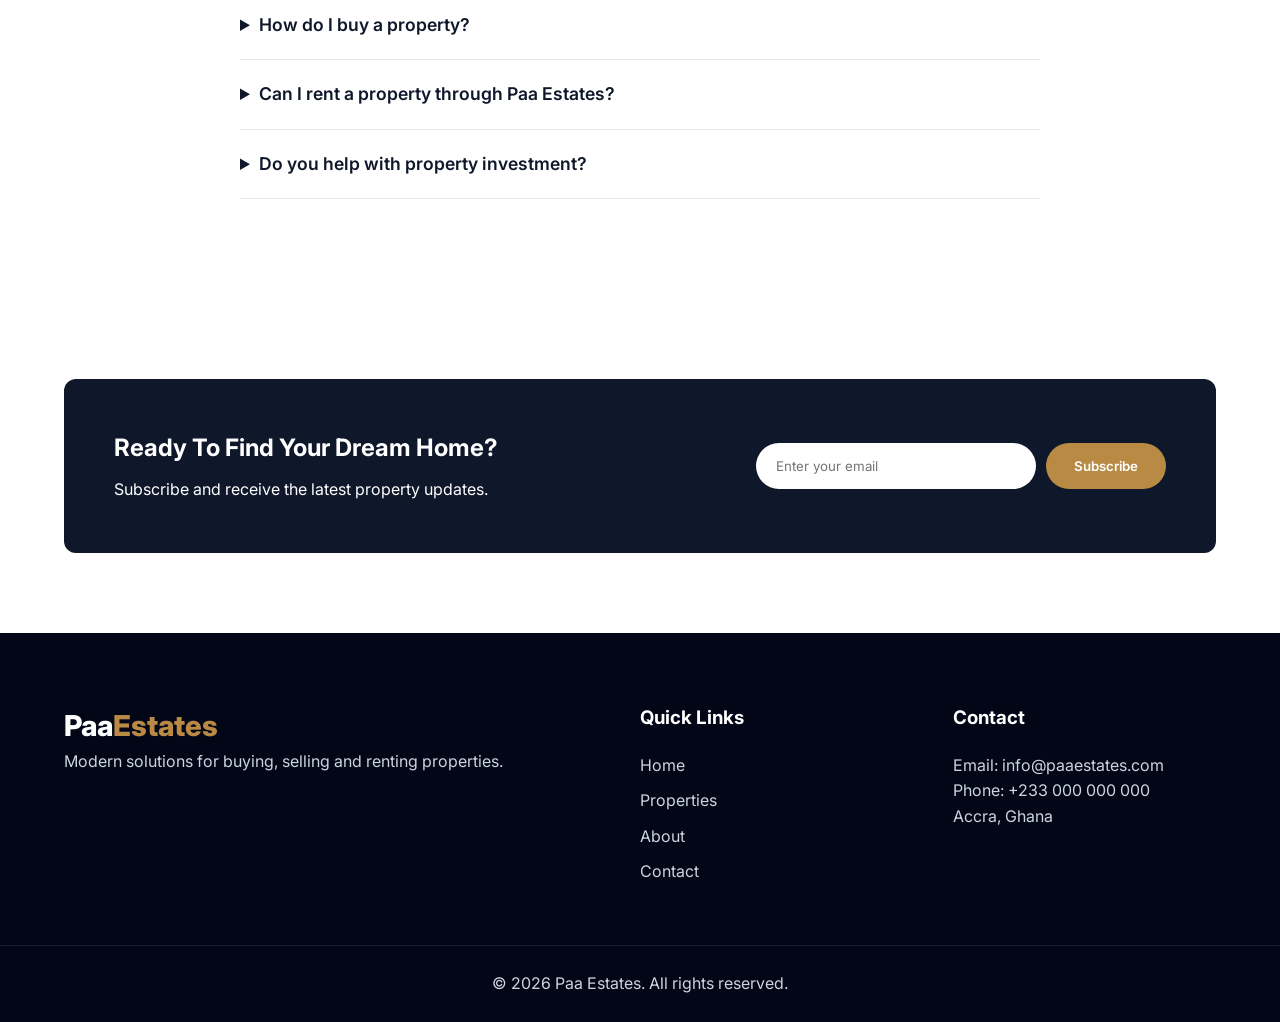
==== commit 113f697d: "Update index.html" ====
--- a/index.html
+++ b/index.html
@@ -9,7 +9,7 @@
 
 <meta name="description" content="Paa Estates helps you find luxury homes, apartments and investment properties.">
 
-<title>Paa Estates | Find Your Dream Home</title>
+<title>Veli Estates | Find Your Dream Home</title>
 
 
 <!-- Google Fonts -->
--- a/css/style.css
+++ b/css/style.css
@@ -321,7 +321,7 @@
     rgba(0,0,0,.55)
     ),
 
-    url("../images/hero.jpg");
+    url("../hero.jpeg");
 
     background-size: cover;
 
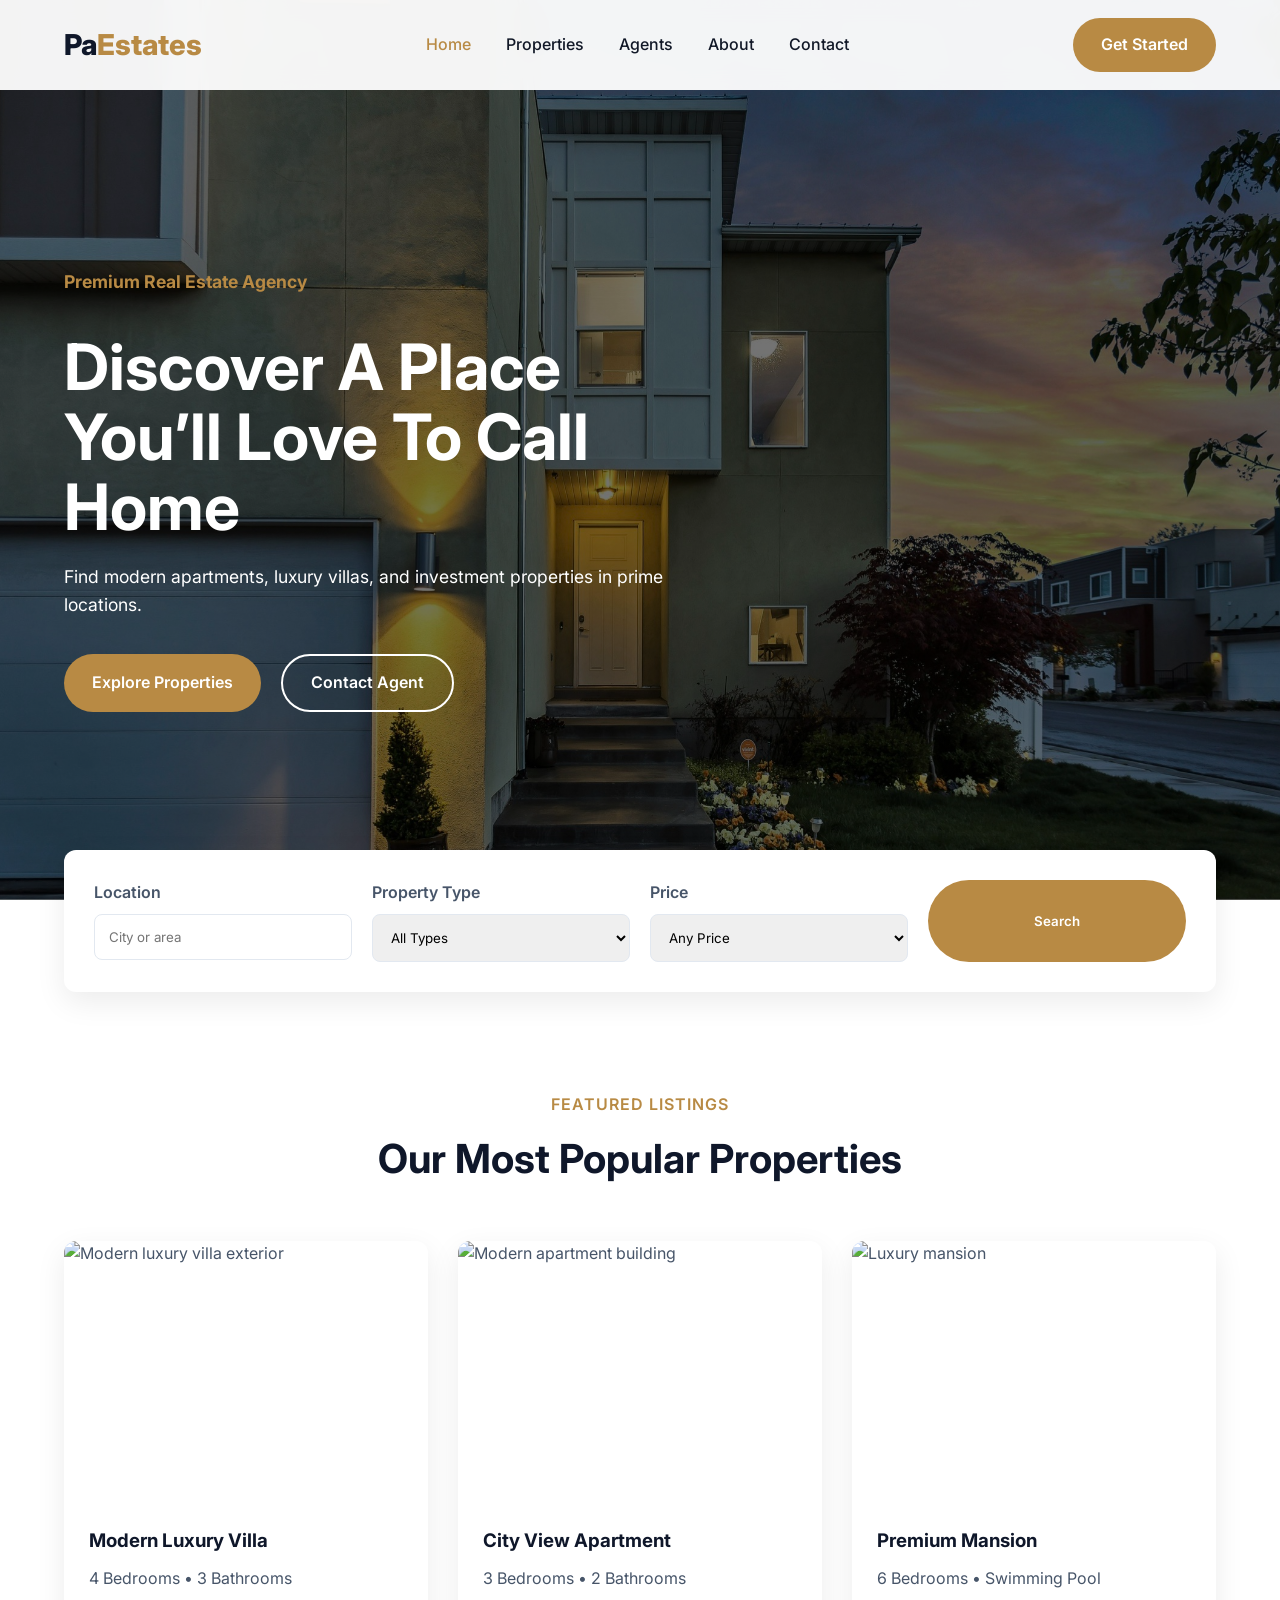
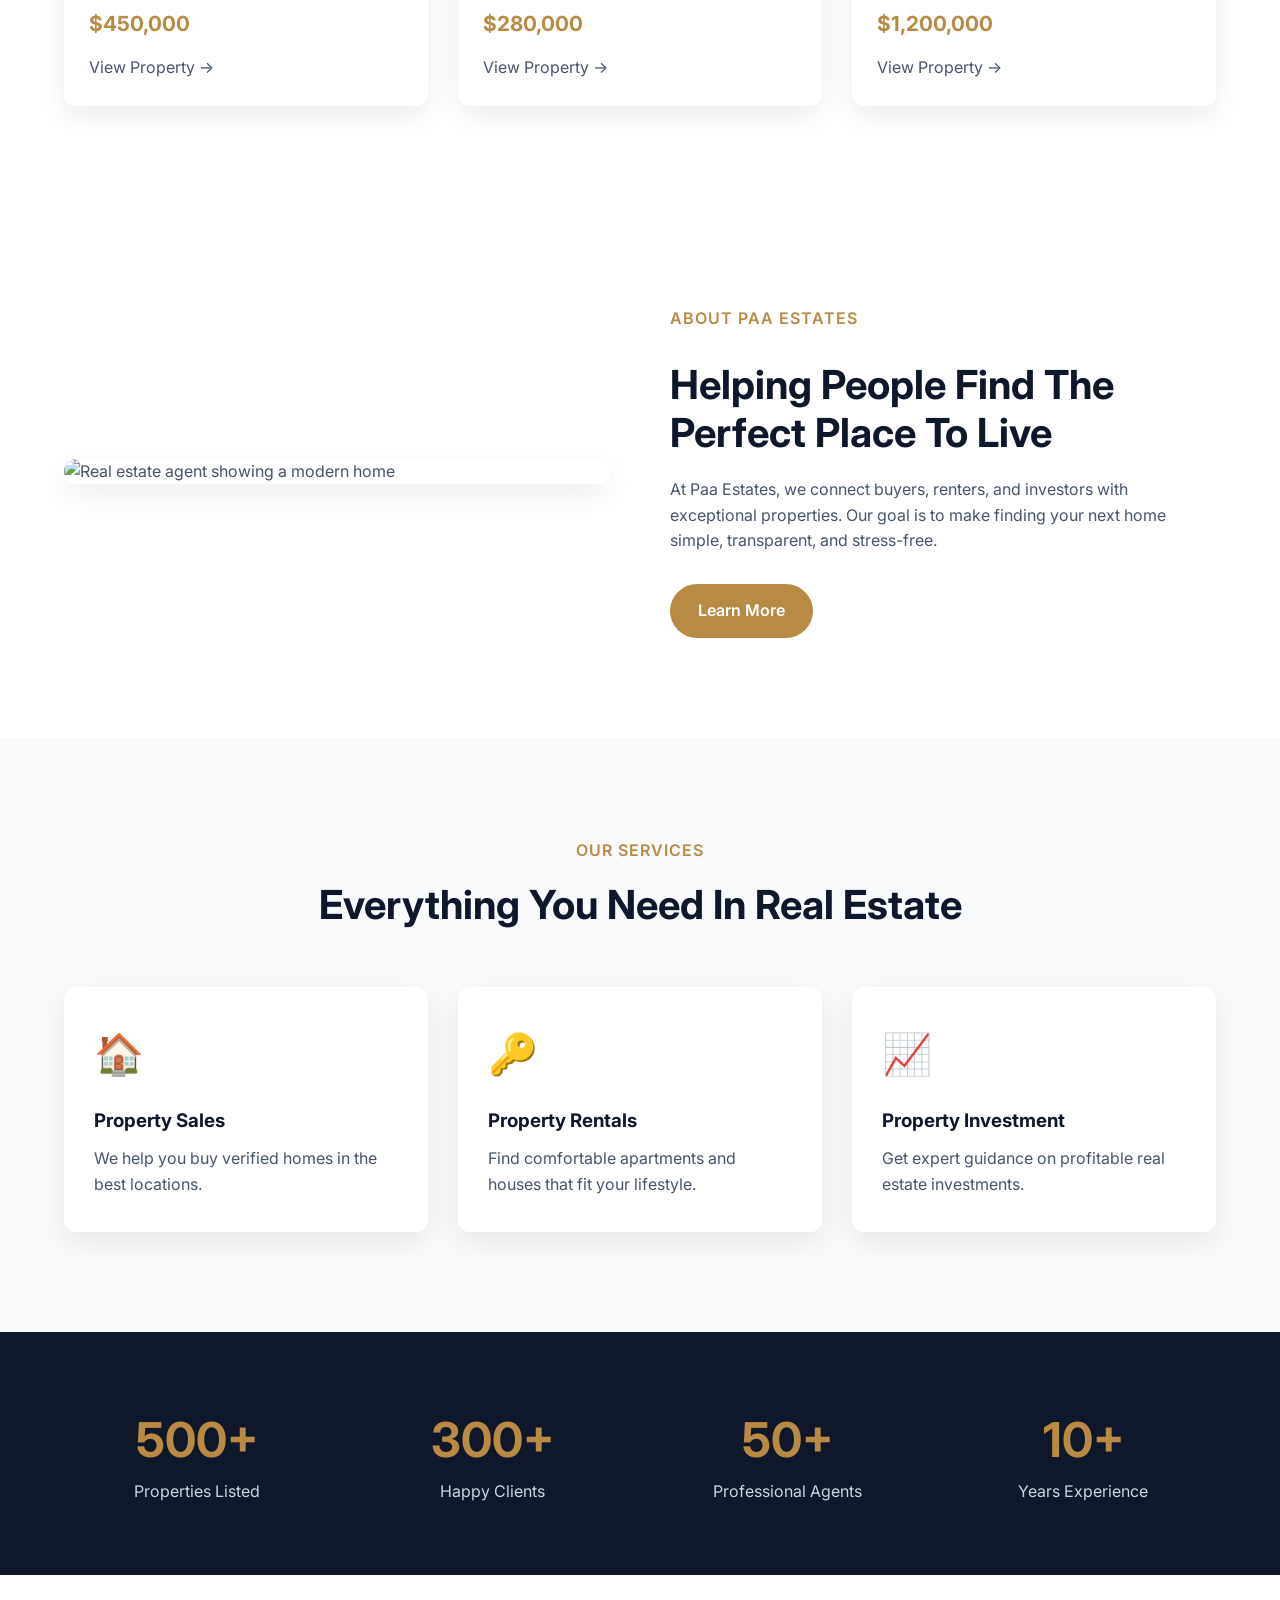
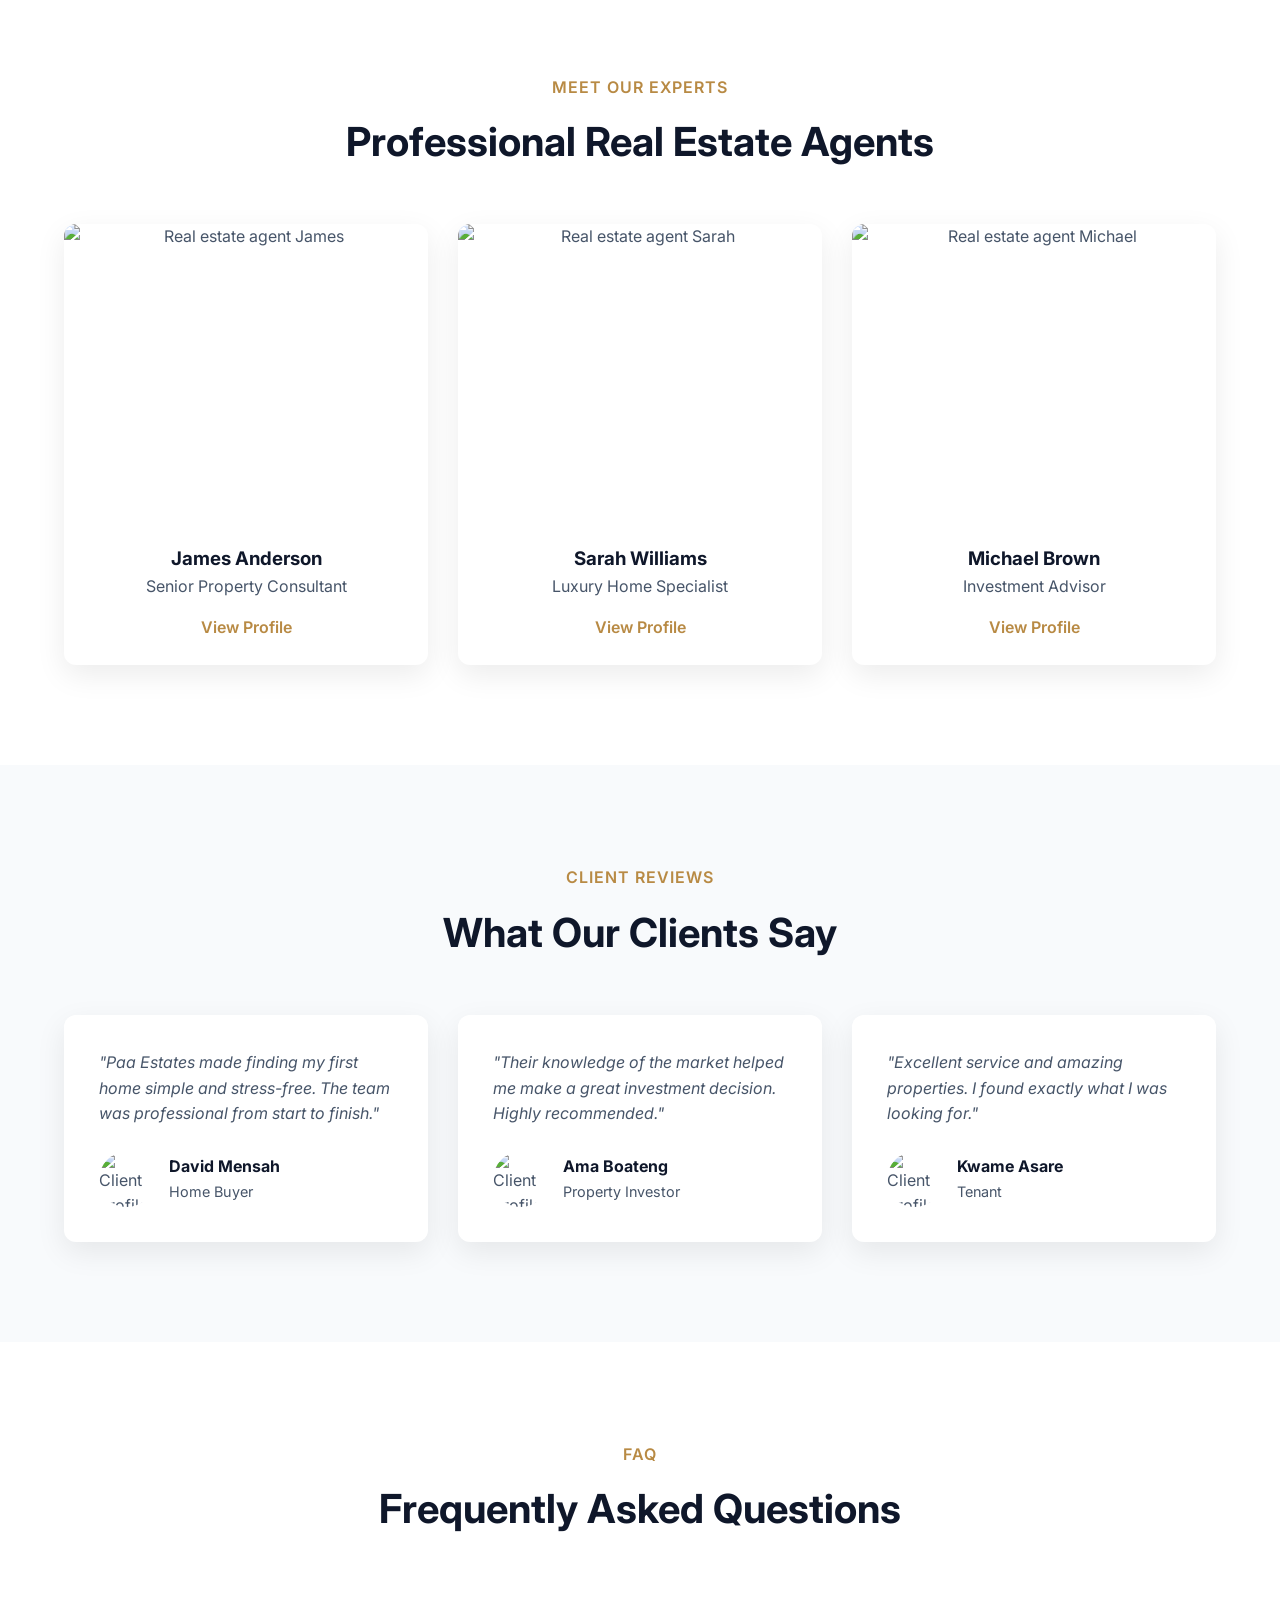
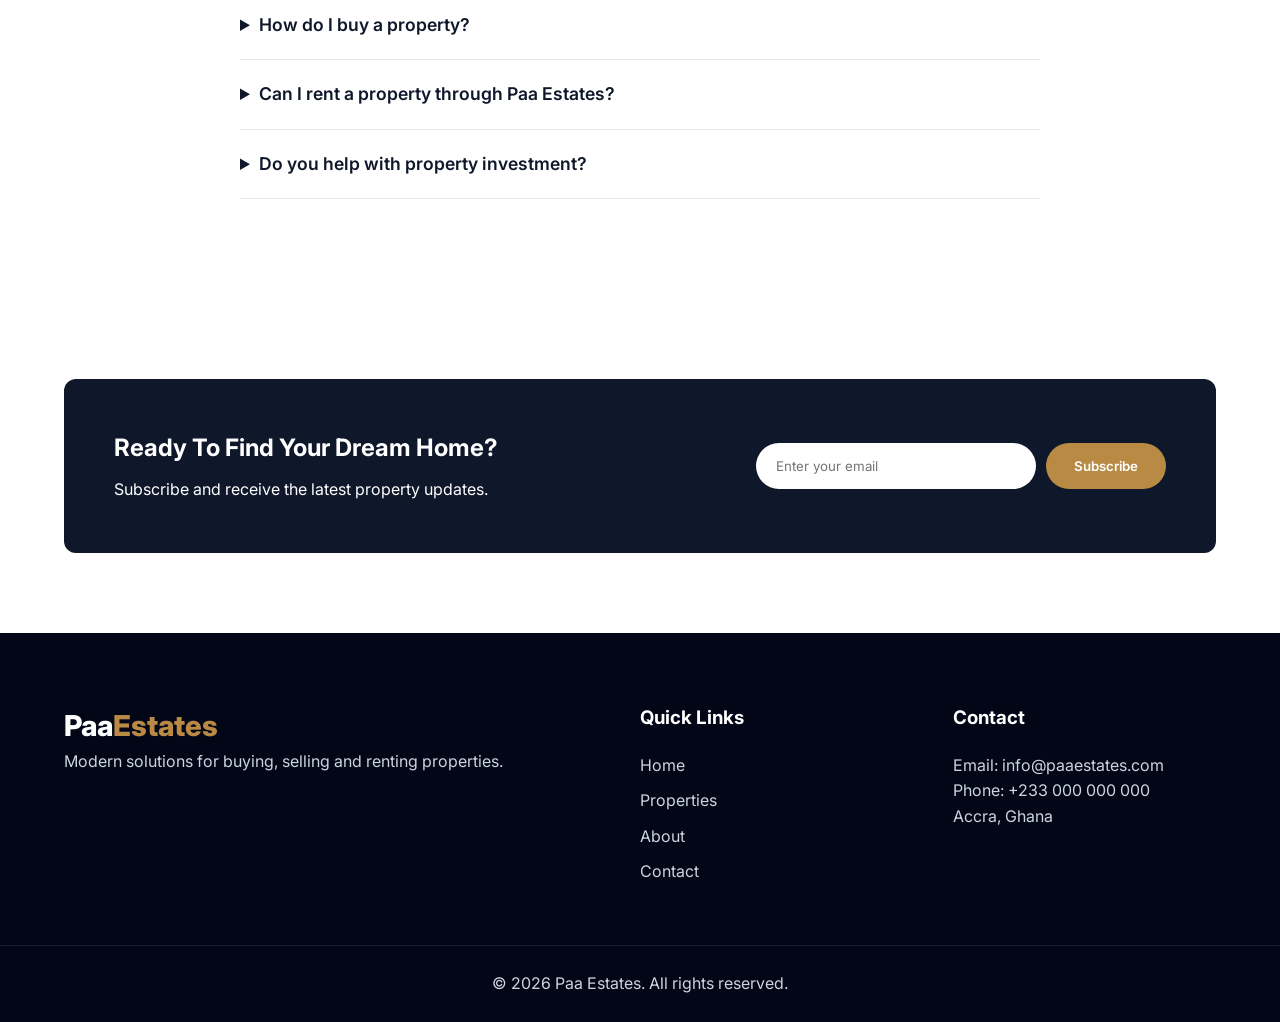
==== commit 85ced362: "Update index.html" ====
--- a/index.html
+++ b/index.html
@@ -9,7 +9,7 @@
 
 <meta name="description" content="Paa Estates helps you find luxury homes, apartments and investment properties.">
 
-<title>Veli Estates | Find Your Dream Home</title>
+<title>Paa Estates | Find Your Dream Home</title>
 
 
 <!-- Google Fonts -->
@@ -45,7 +45,7 @@
 
 <a href="index.html" class="logo">
 
-Paa<span>Estates</span>
+Pa<span>Estates</span>
 
 </a>
 
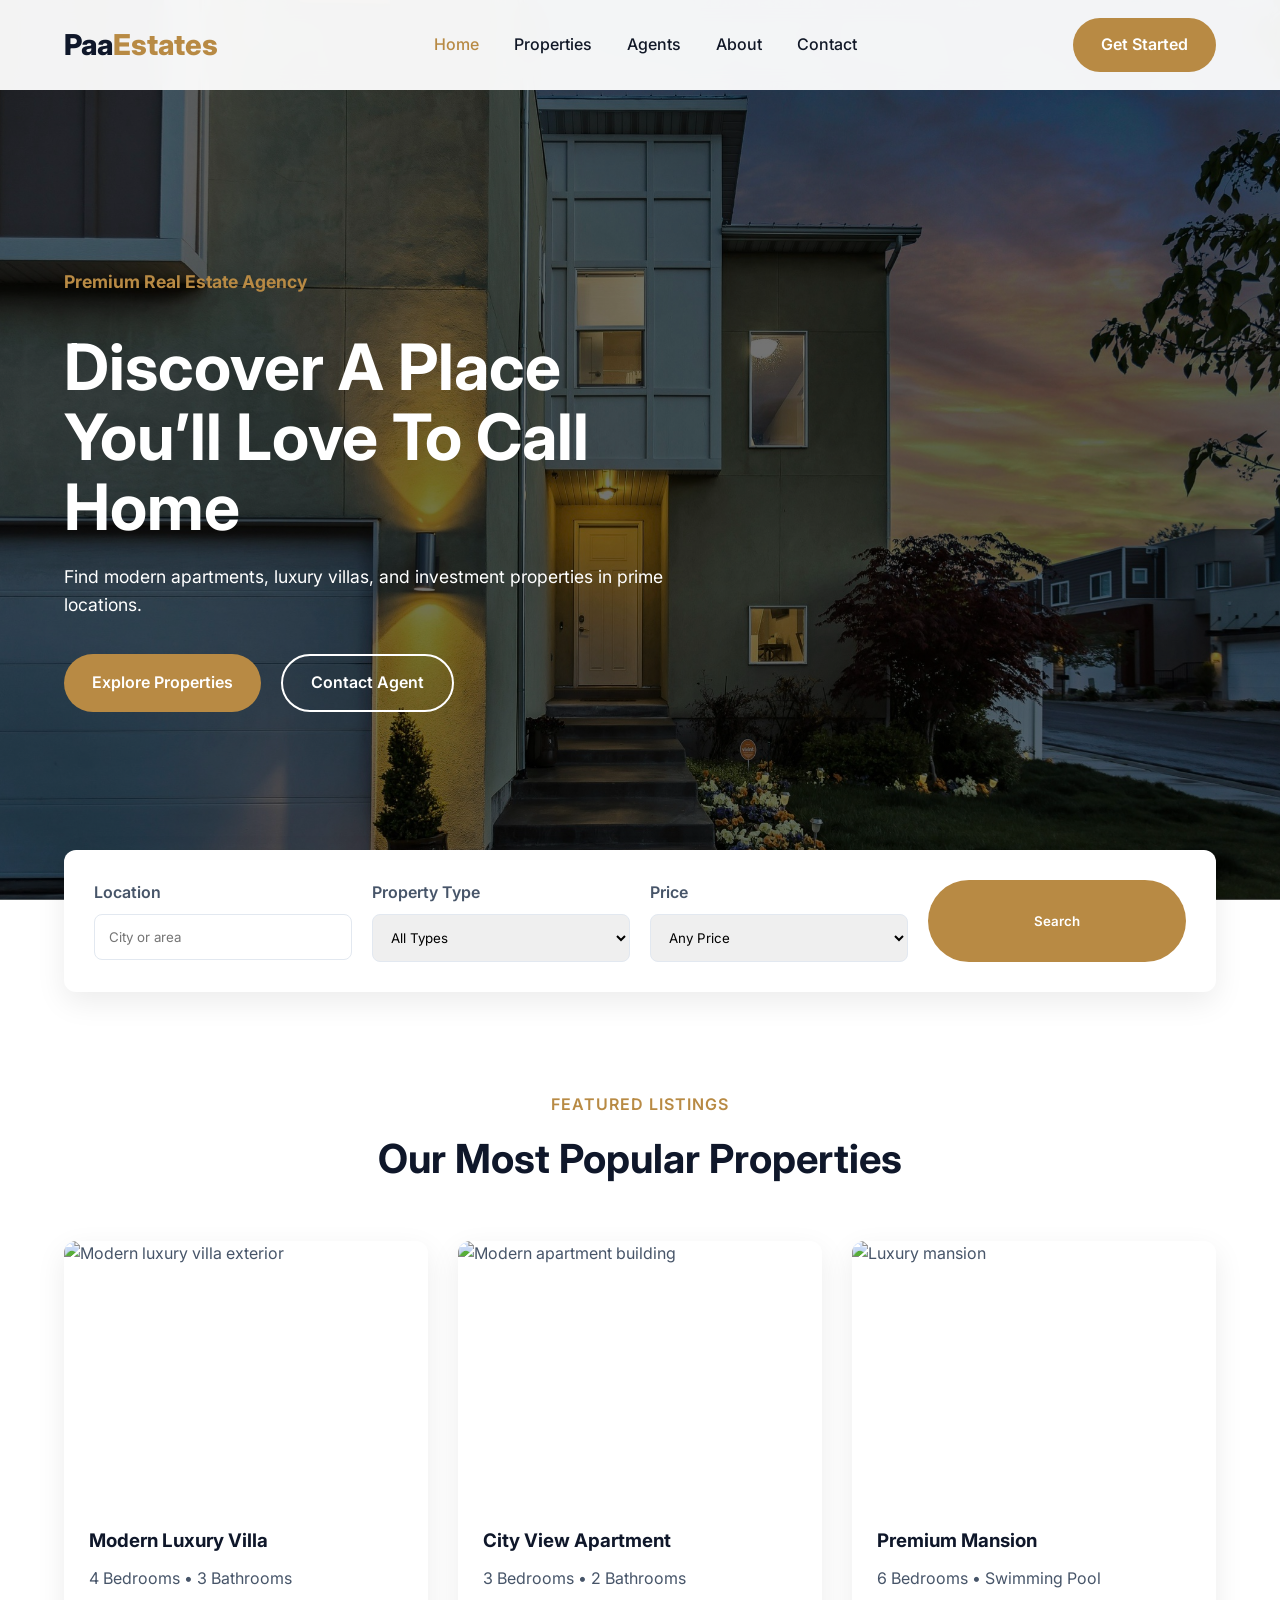
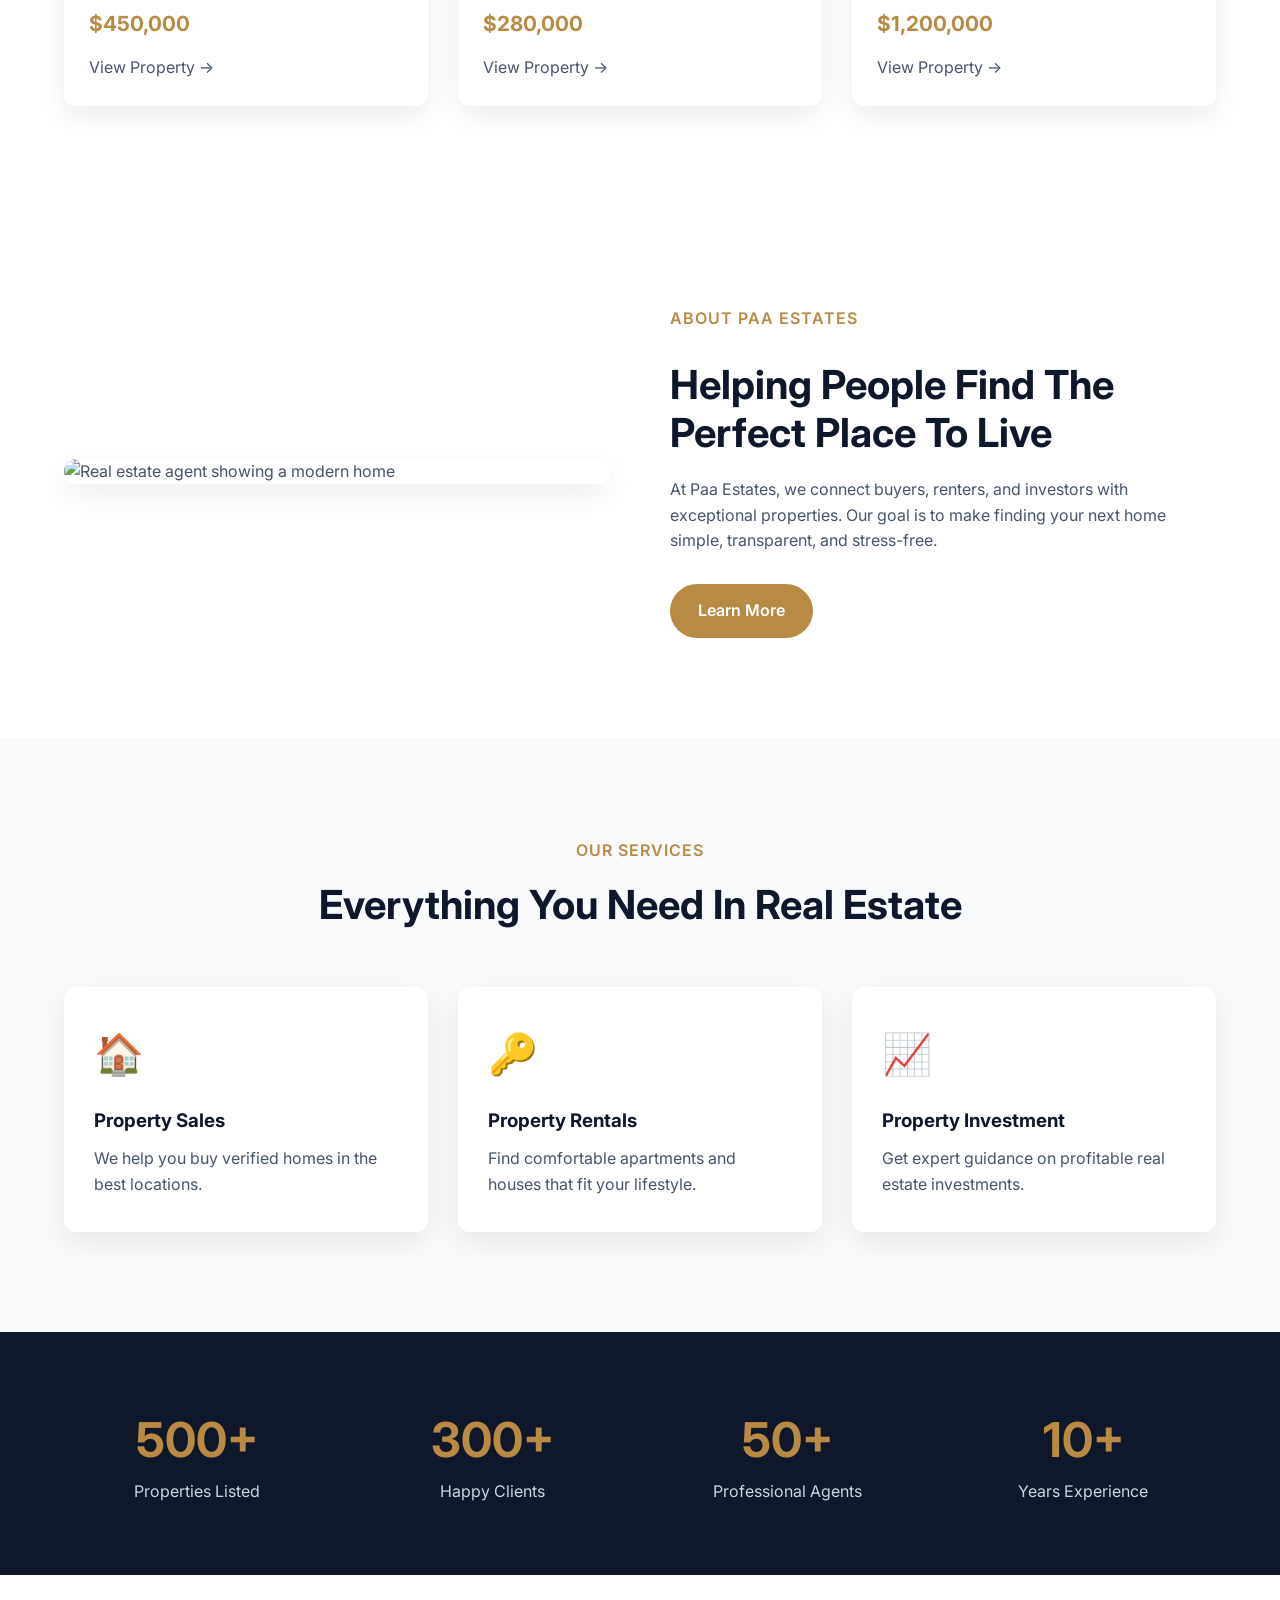
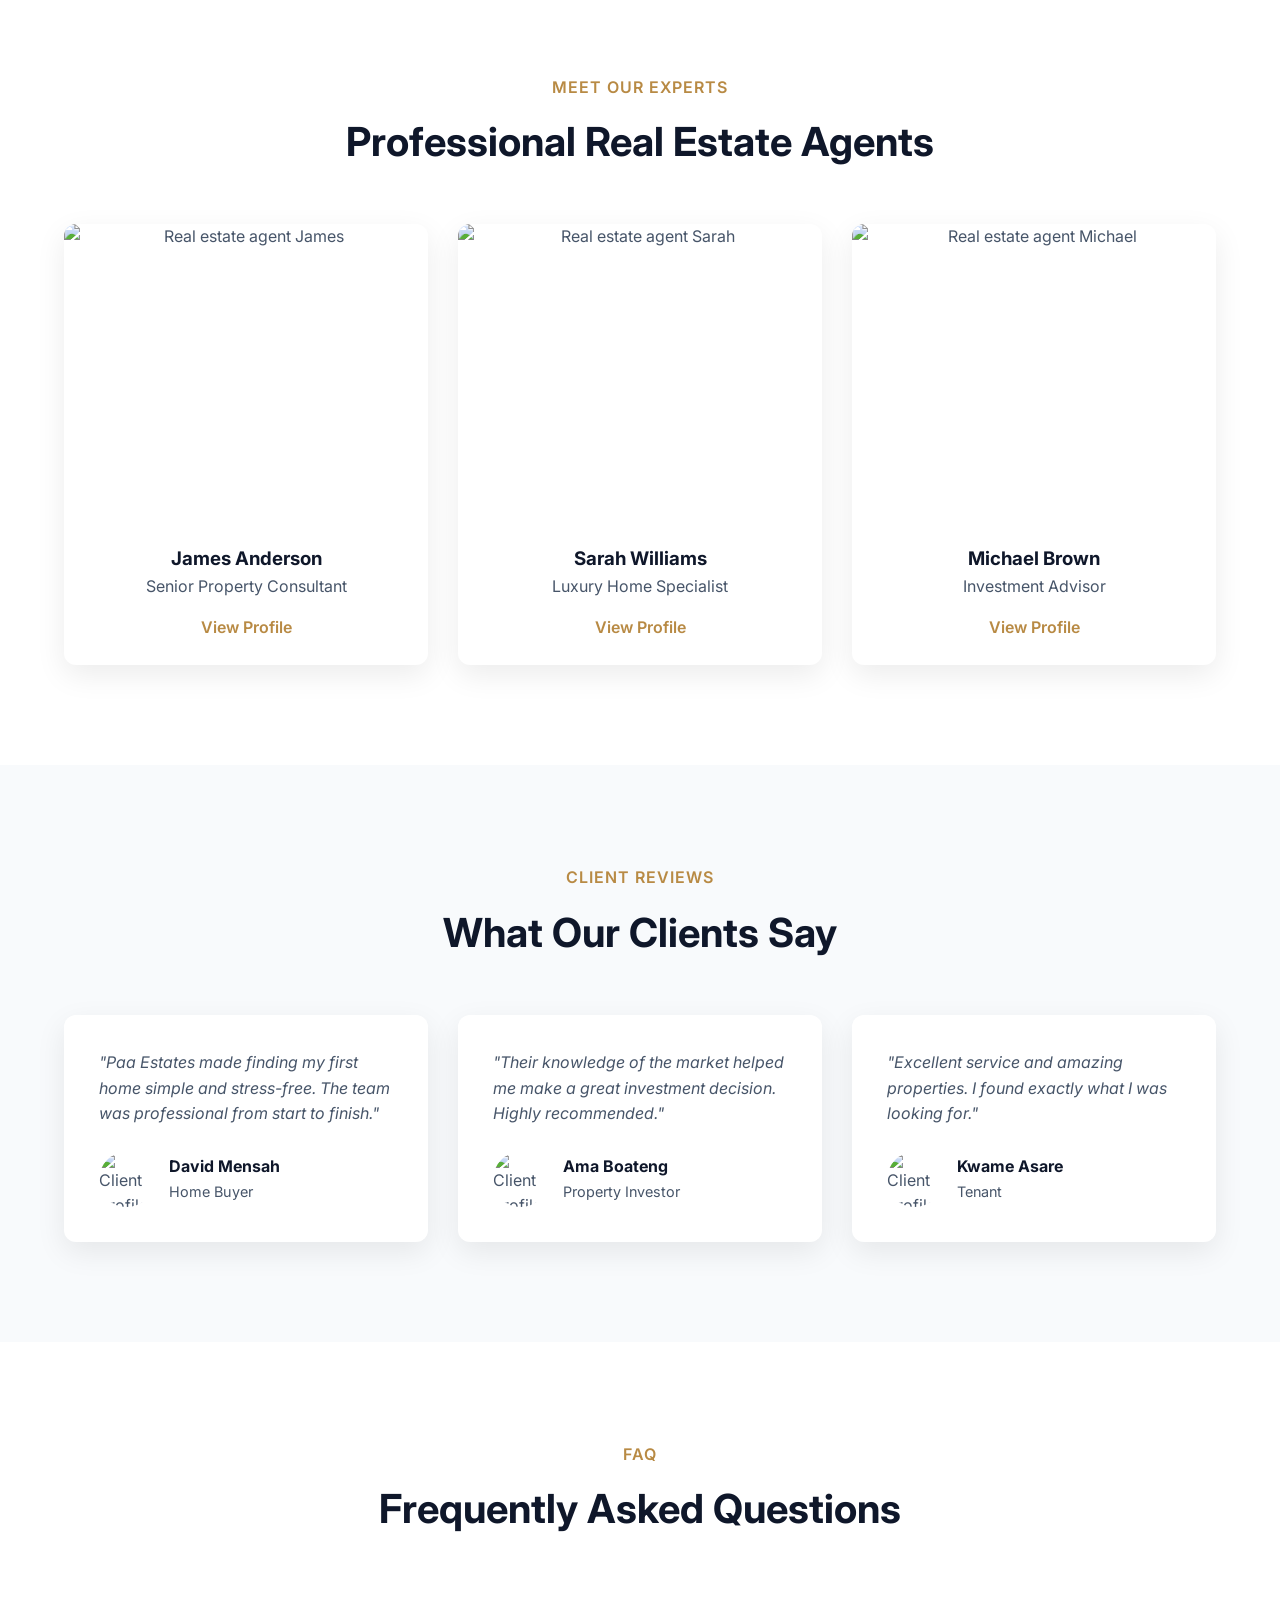
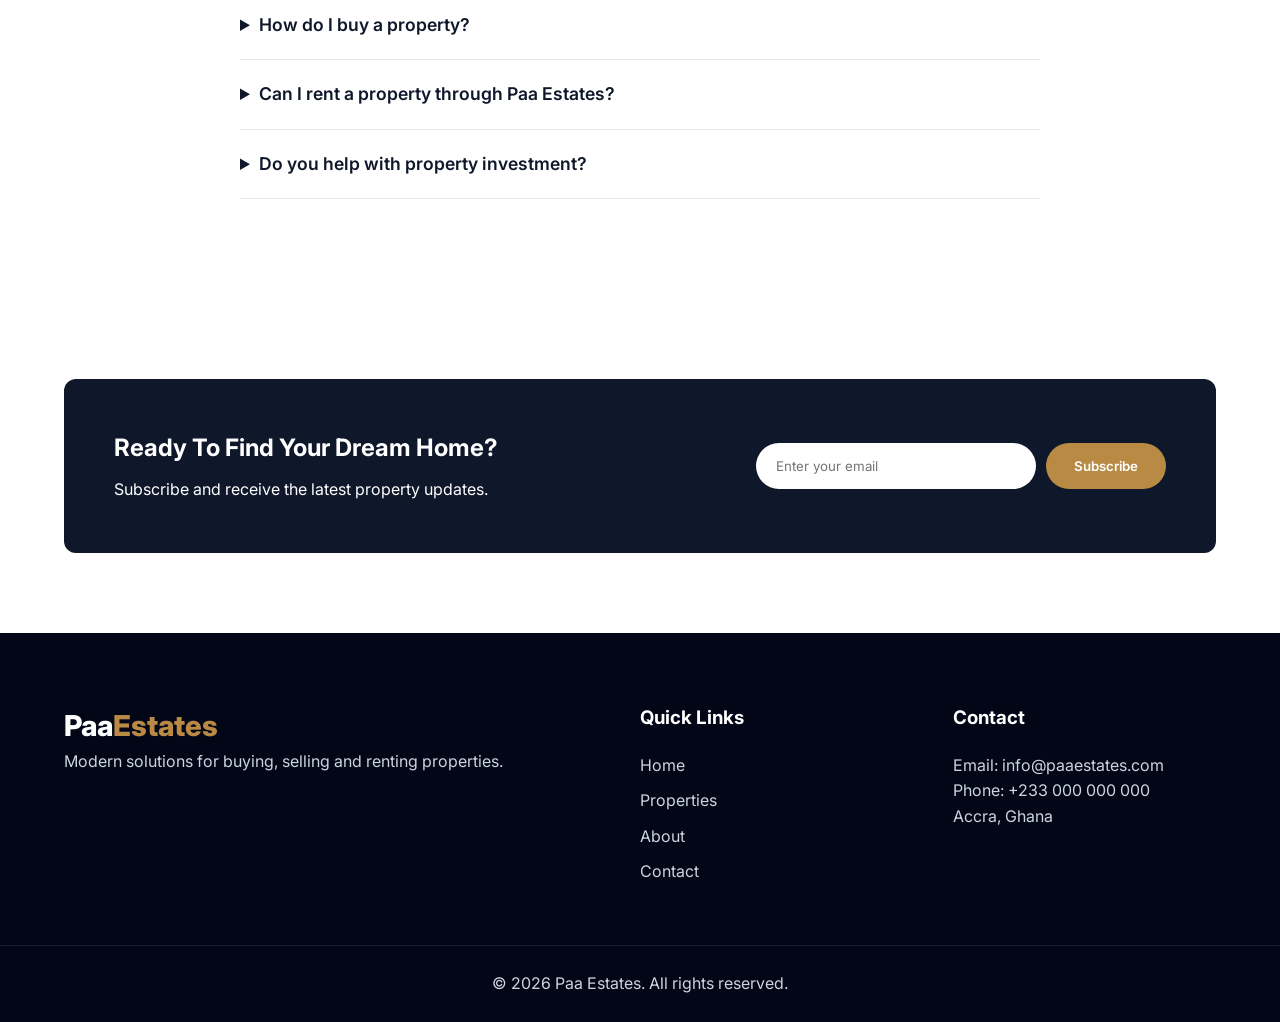
==== commit 9f479529: "Update index.html" ====
--- a/index.html
+++ b/index.html
@@ -45,7 +45,7 @@
 
 <a href="index.html" class="logo">
 
-Pa<span>Estates</span>
+Paa<span>Estates</span>
 
 </a>
 
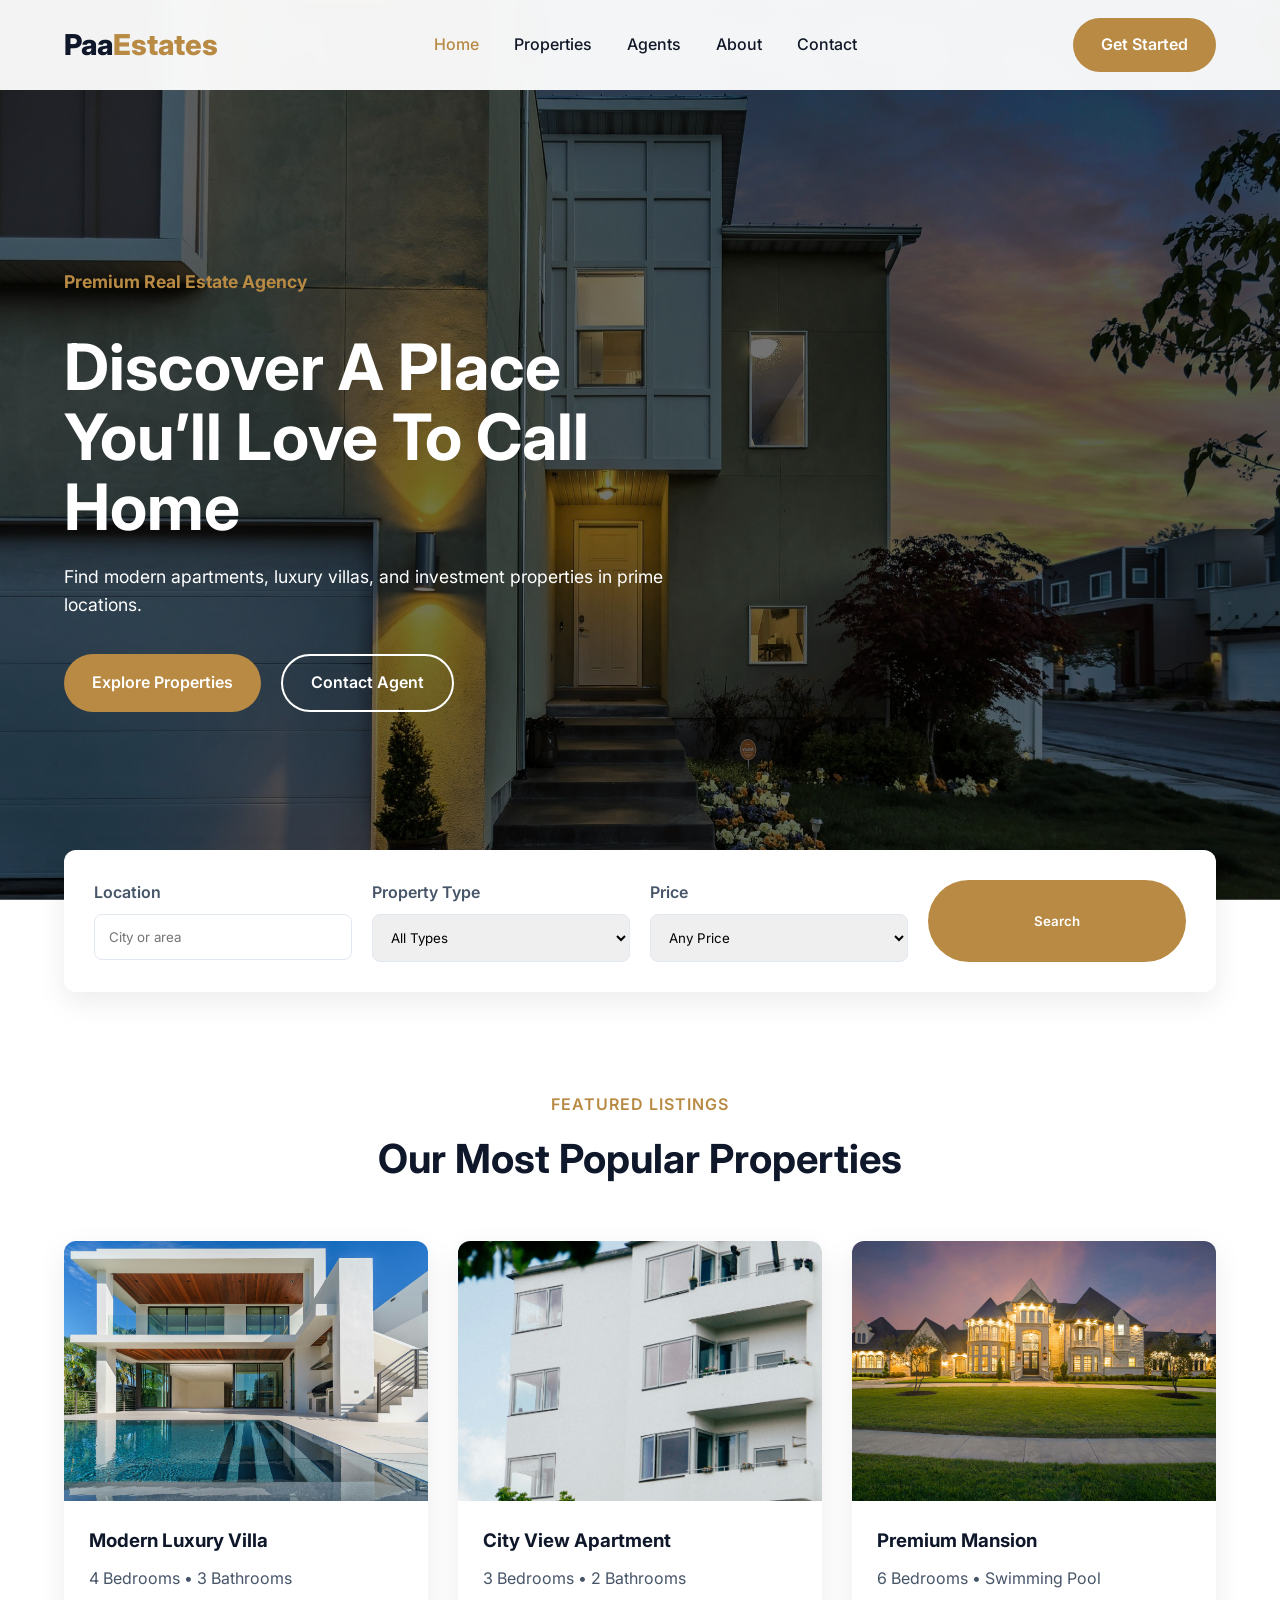
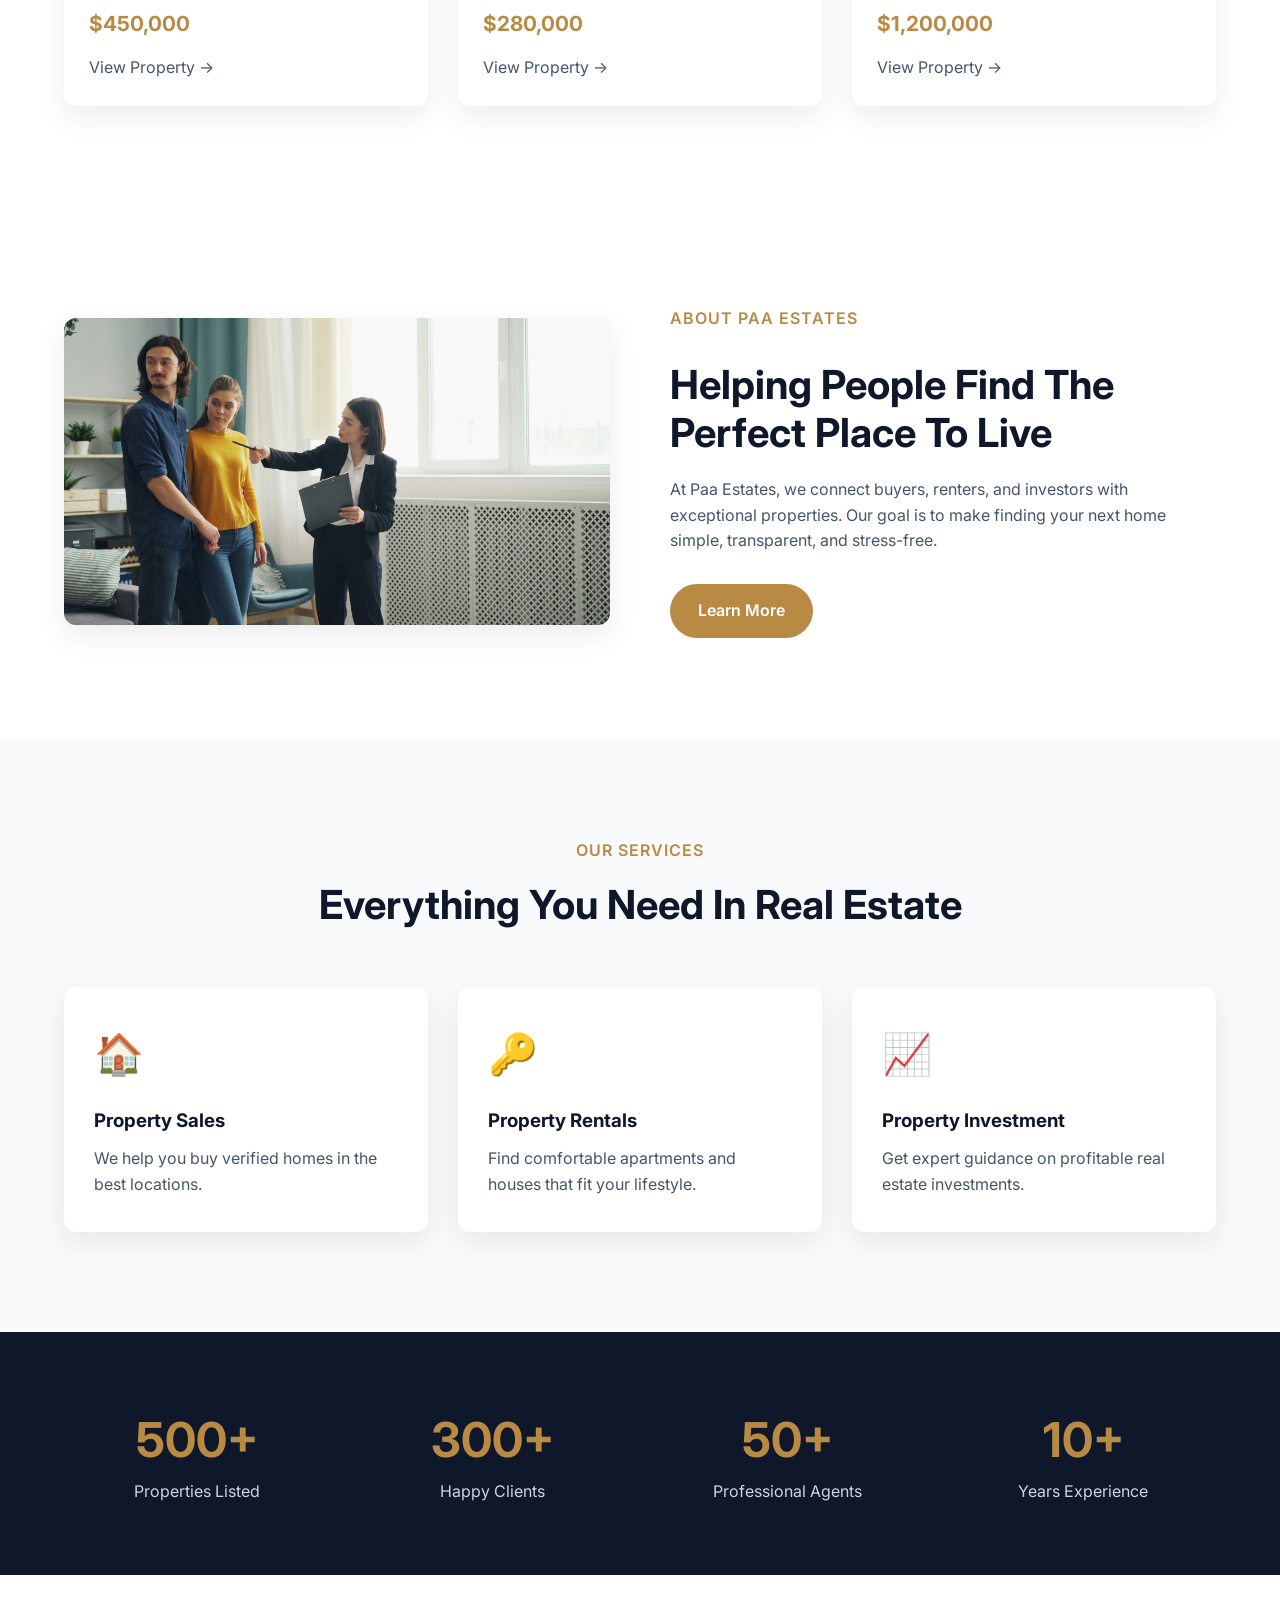
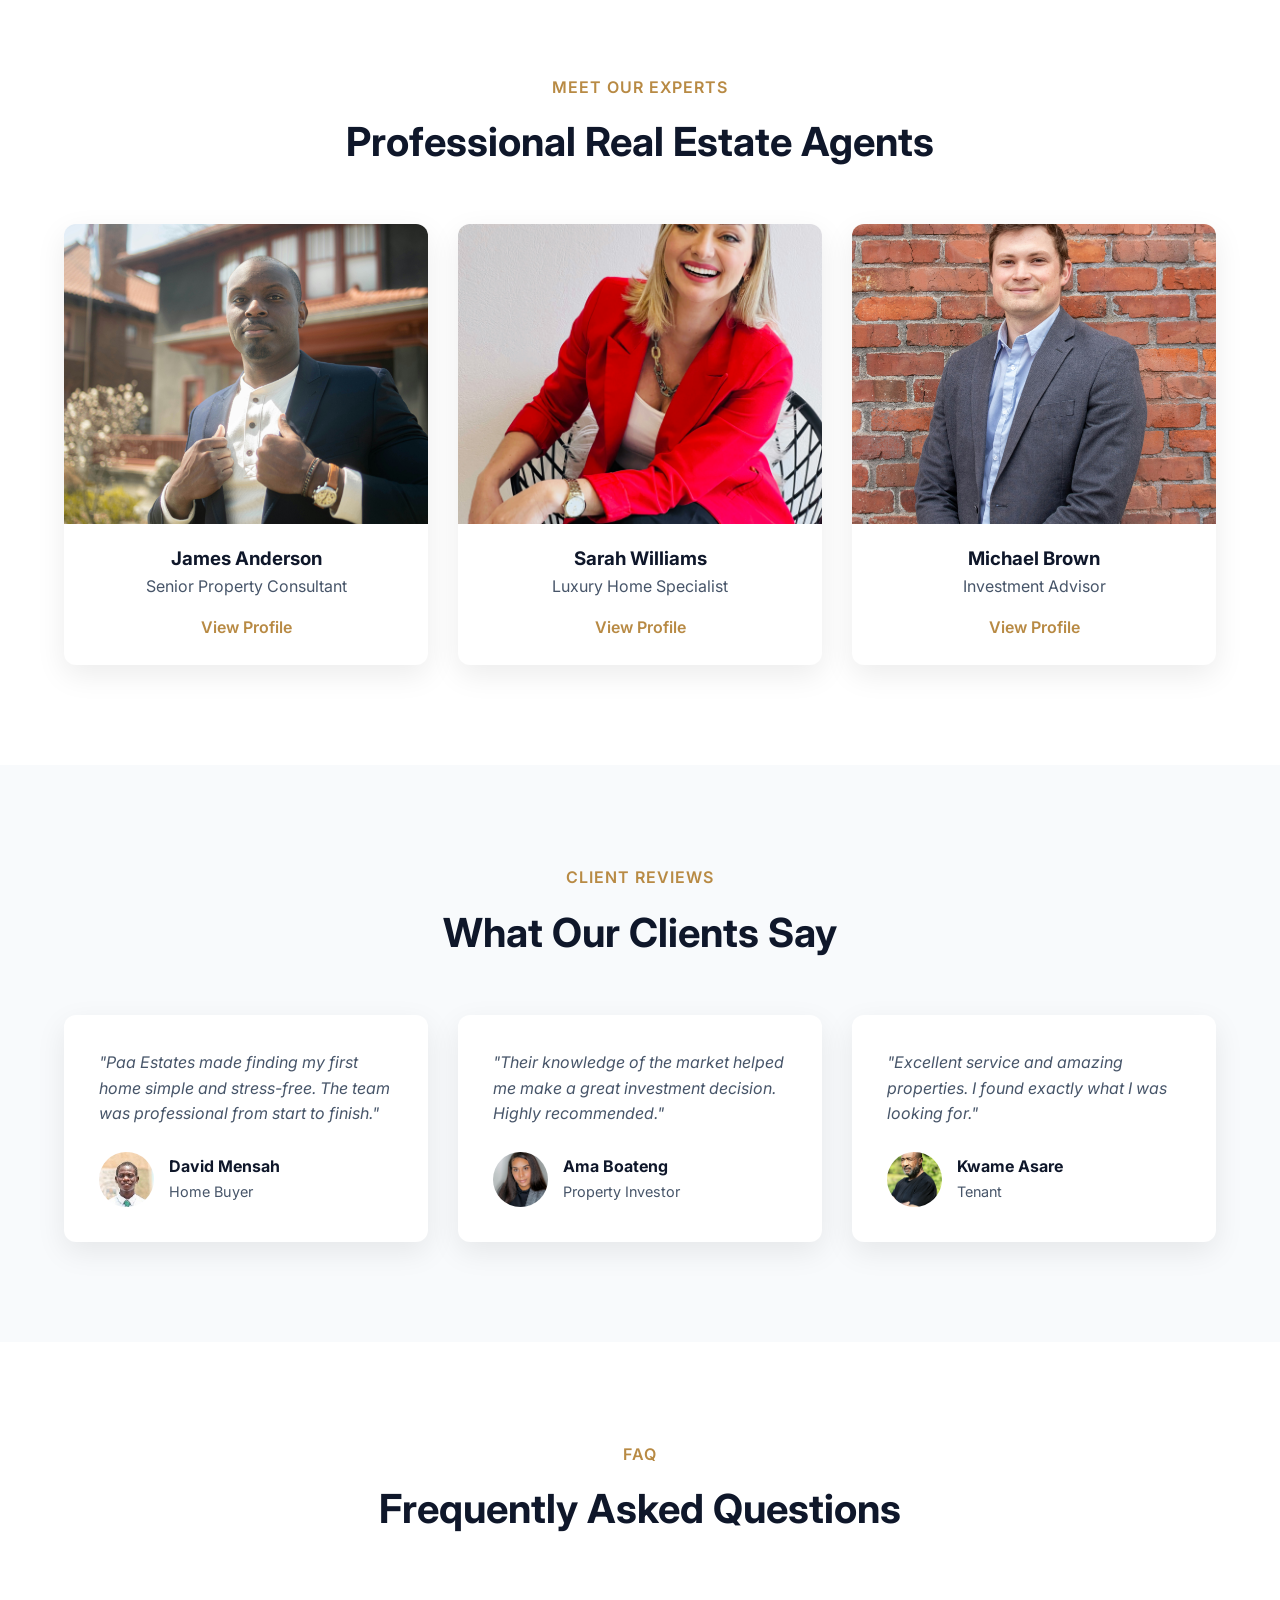
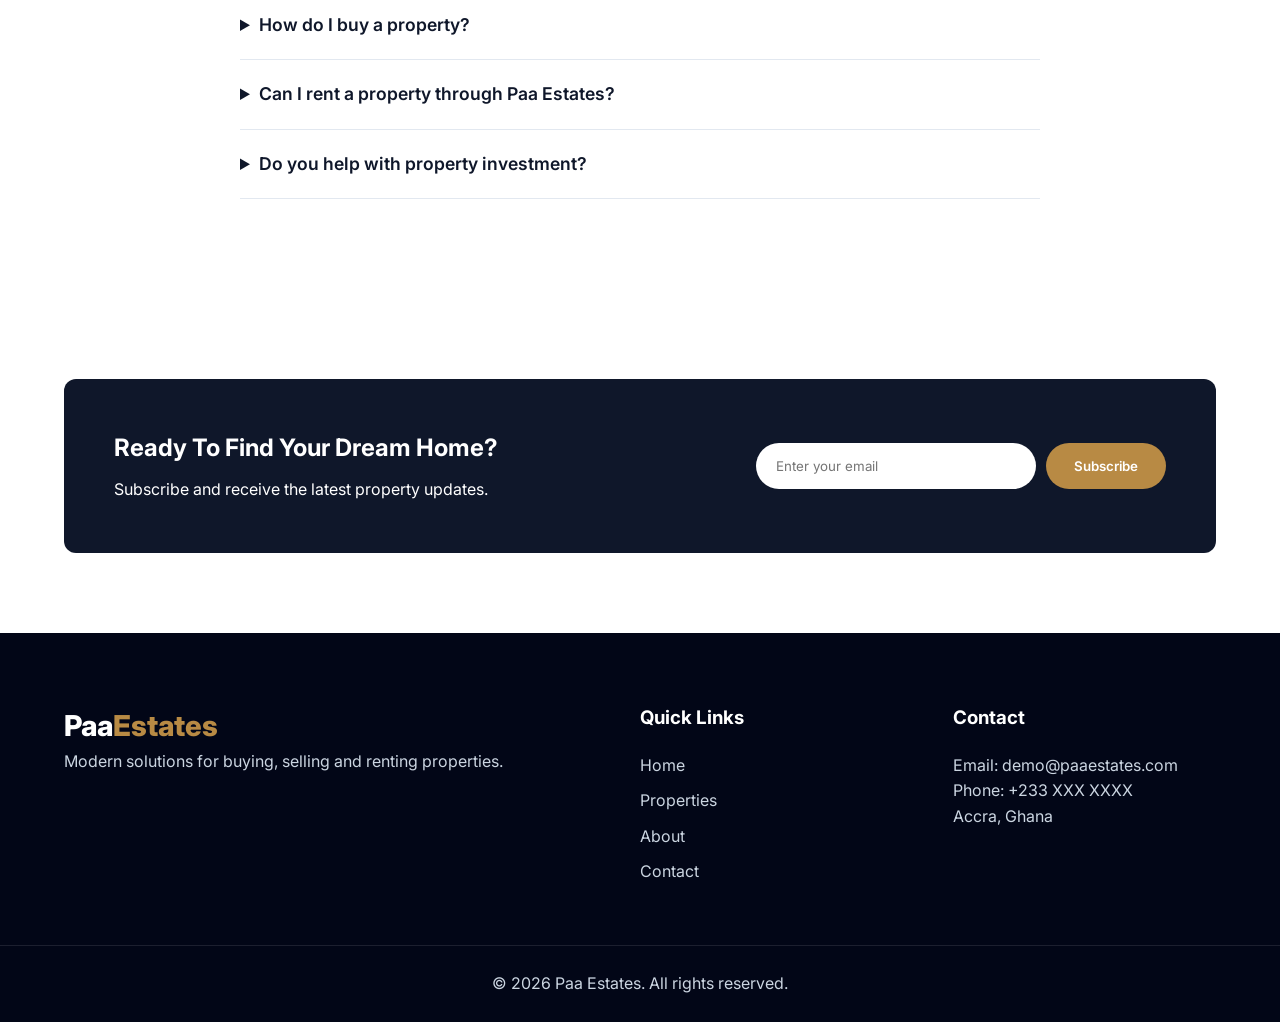
==== commit fdf0d9f9: "Update index.html" ====
--- a/index.html
+++ b/index.html
@@ -1269,12 +1269,12 @@
 
 
 <p>
-Email: info@paaestates.com
-</p>
-
-
-<p>
-Phone: +233 000 000 000
+Email: demo@paaestates.com
+</p>
+
+
+<p>
+Phone: +233 XXX XXXX
 </p>
 
 
